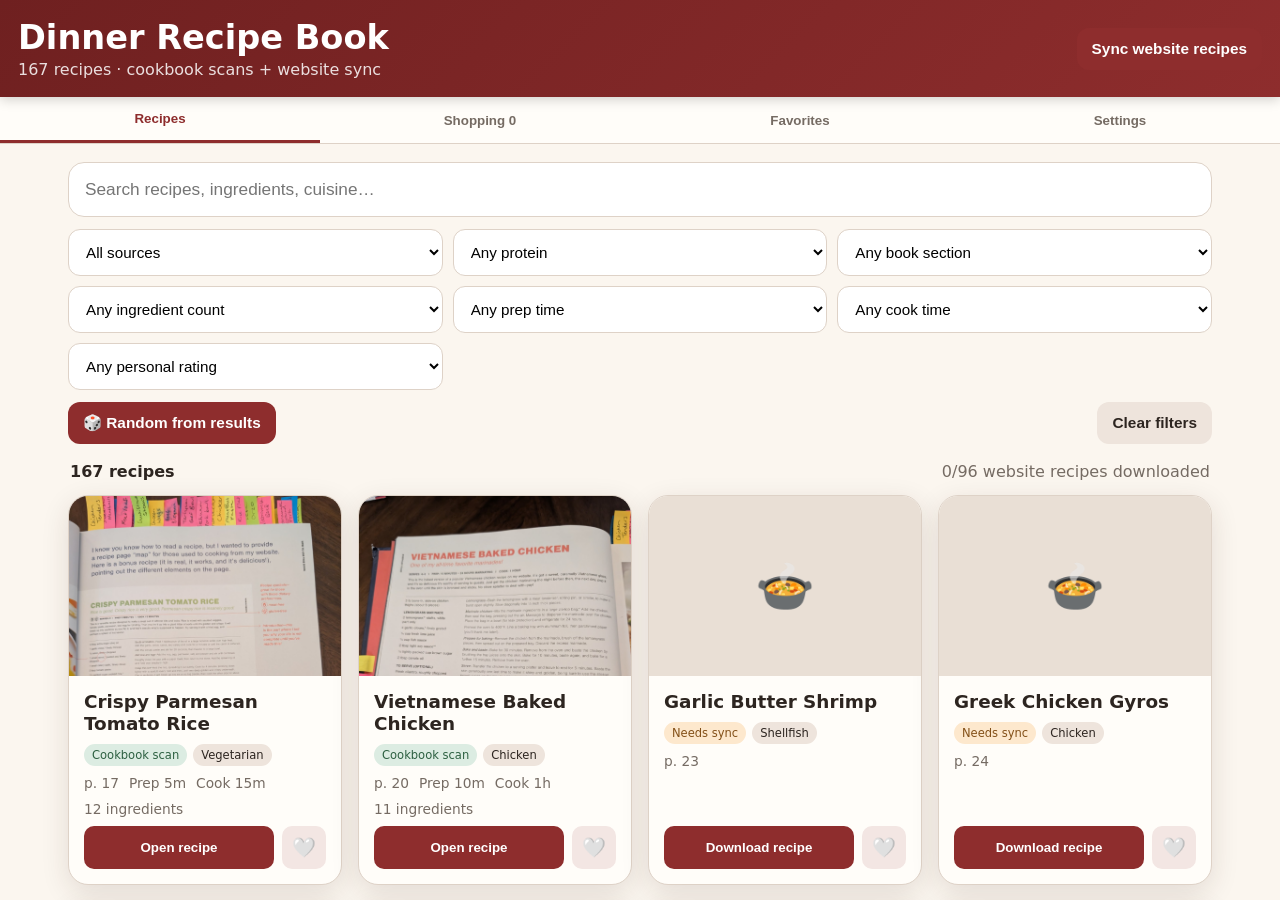
==== update.html @ 2634c126 "Add files via upload" ====
<!doctype html>
<html lang="en">
<head>
  <meta charset="utf-8">
  <meta name="viewport" content="width=device-width,initial-scale=1">
  <meta name="theme-color" content="#8e2d2d">
  <title>Refresh Dinner Recipe Book</title>
  <style>
    body{font-family:system-ui,-apple-system,sans-serif;margin:0;background:#fbf7f2;color:#2d2926;display:grid;min-height:100vh;place-items:center;padding:24px;box-sizing:border-box}
    main{max-width:520px;background:white;border:1px solid #ddd3c9;border-radius:22px;padding:28px;box-shadow:0 8px 28px rgba(0,0,0,.08)}
    h1{margin-top:0}.status{font-size:1.08rem;line-height:1.5}.small{color:#716a64;font-size:.92rem}
    button{border:0;border-radius:14px;padding:14px 18px;background:#982f31;color:white;font-weight:700;font-size:1rem}
  </style>
</head>
<body>
<main>
  <h1>Refreshing recipe app</h1>
  <p id="status" class="status">Removing the old offline cache…</p>
  <p class="small">Favorites, ratings, notes, shopping selections and downloaded recipe data are kept. Only the outdated app files are removed.</p>
  <button id="retry" hidden>Try again</button>
</main>
<script>
(async () => {
  const status = document.getElementById('status');
  const retry = document.getElementById('retry');
  try {
    if ('serviceWorker' in navigator) {
      const registrations = await navigator.serviceWorker.getRegistrations();
      await Promise.all(registrations.map(registration => registration.unregister()));
    }
    if ('caches' in window) {
      const names = await caches.keys();
      await Promise.all(names.map(name => caches.delete(name)));
    }
    status.textContent = 'Old cache removed. Loading the updated app…';
    setTimeout(() => location.replace('./?refresh=' + Date.now()), 700);
  } catch (error) {
    console.error(error);
    status.textContent = 'The automatic refresh did not finish. Tap Try again.';
    retry.hidden = false;
    retry.onclick = () => location.reload();
  }
})();
</script>
</body>
</html>
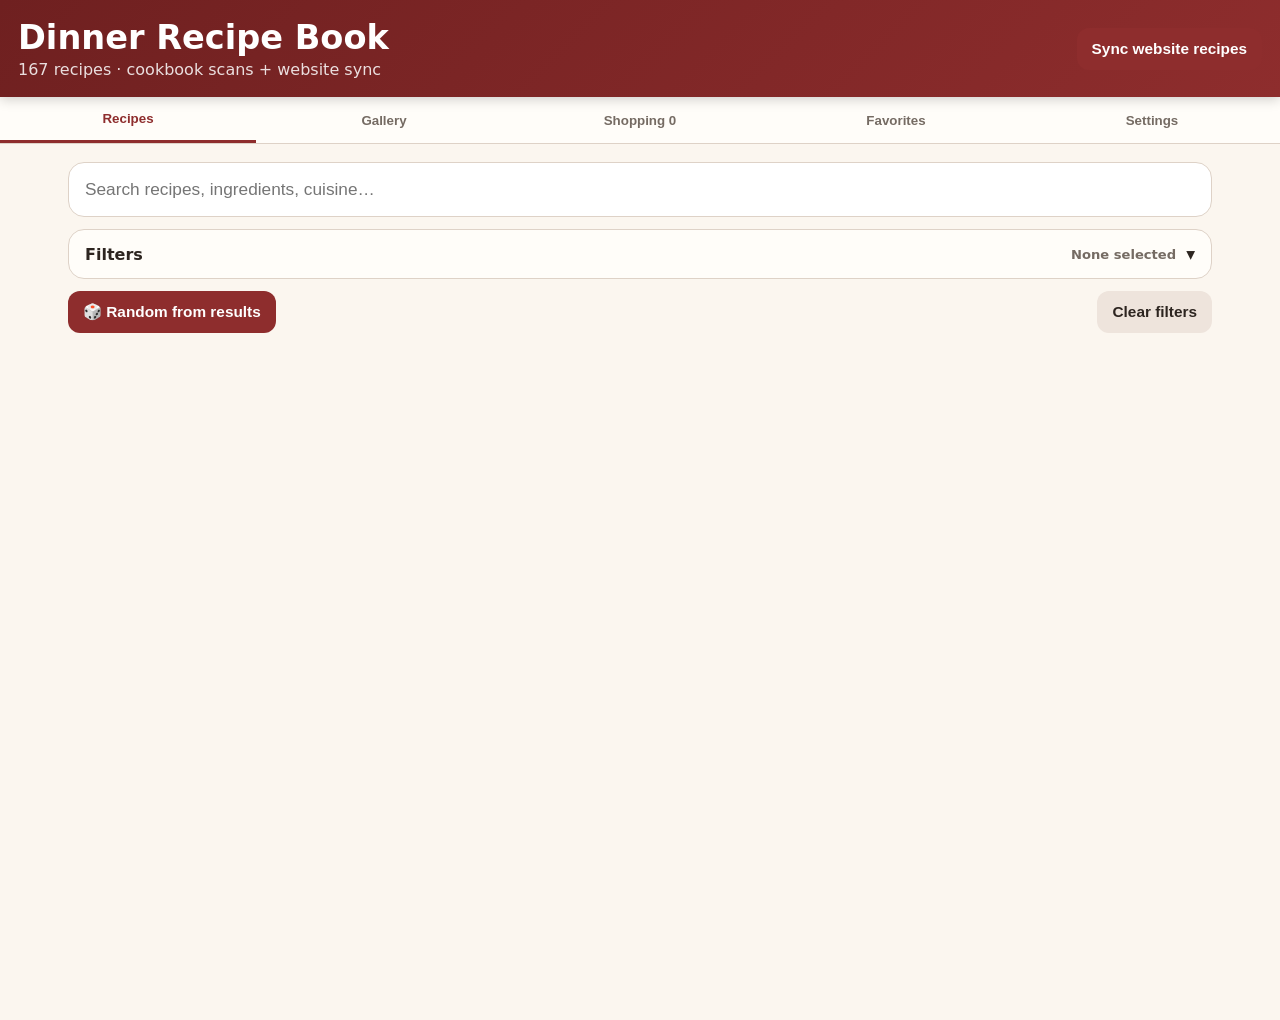
==== commit 92dcaa67: "Add files via upload" ====
--- a/update.html
+++ b/update.html
@@ -4,43 +4,34 @@
   <meta charset="utf-8">
   <meta name="viewport" content="width=device-width,initial-scale=1">
   <meta name="theme-color" content="#8e2d2d">
-  <title>Refresh Dinner Recipe Book</title>
+  <title>Updating Dinner Recipe Book</title>
   <style>
-    body{font-family:system-ui,-apple-system,sans-serif;margin:0;background:#fbf7f2;color:#2d2926;display:grid;min-height:100vh;place-items:center;padding:24px;box-sizing:border-box}
-    main{max-width:520px;background:white;border:1px solid #ddd3c9;border-radius:22px;padding:28px;box-shadow:0 8px 28px rgba(0,0,0,.08)}
-    h1{margin-top:0}.status{font-size:1.08rem;line-height:1.5}.small{color:#716a64;font-size:.92rem}
-    button{border:0;border-radius:14px;padding:14px 18px;background:#982f31;color:white;font-weight:700;font-size:1rem}
+    body{font-family:system-ui,-apple-system,Segoe UI,sans-serif;background:#fbf6ef;color:#2d2520;margin:0;min-height:100vh;display:grid;place-items:center;padding:24px}.card{max-width:520px;background:#fff;border:1px solid #ded2c7;border-radius:18px;padding:24px;box-shadow:0 8px 28px rgba(54,36,25,.12)}h1{margin-top:0;color:#8e2d2d}.bar{height:12px;background:#eee4dc;border-radius:999px;overflow:hidden}.bar:after{content:'';display:block;height:100%;width:45%;background:#8e2d2d;border-radius:999px;animation:move 1s infinite alternate}@keyframes move{to{transform:translateX(120%)}}.error{color:#7a1f1f}
   </style>
 </head>
 <body>
-<main>
-  <h1>Refreshing recipe app</h1>
-  <p id="status" class="status">Removing the old offline cache…</p>
-  <p class="small">Favorites, ratings, notes, shopping selections and downloaded recipe data are kept. Only the outdated app files are removed.</p>
-  <button id="retry" hidden>Try again</button>
-</main>
-<script>
-(async () => {
-  const status = document.getElementById('status');
-  const retry = document.getElementById('retry');
-  try {
-    if ('serviceWorker' in navigator) {
-      const registrations = await navigator.serviceWorker.getRegistrations();
-      await Promise.all(registrations.map(registration => registration.unregister()));
-    }
-    if ('caches' in window) {
-      const names = await caches.keys();
-      await Promise.all(names.map(name => caches.delete(name)));
-    }
-    status.textContent = 'Old cache removed. Loading the updated app…';
-    setTimeout(() => location.replace('./?refresh=' + Date.now()), 700);
-  } catch (error) {
-    console.error(error);
-    status.textContent = 'The automatic refresh did not finish. Tap Try again.';
-    retry.hidden = false;
-    retry.onclick = () => location.reload();
-  }
-})();
-</script>
+  <div class="card">
+    <h1>Updating recipe book…</h1>
+    <p id="status">Removing the old cached app files. Your saved recipes, favourites, notes and photos will remain.</p>
+    <div class="bar" aria-hidden="true"></div>
+  </div>
+  <script>
+    (async()=>{
+      try{
+        if('serviceWorker' in navigator){
+          const registrations=await navigator.serviceWorker.getRegistrations();
+          await Promise.all(registrations.map(registration=>registration.unregister()));
+        }
+        if('caches' in window){
+          const names=await caches.keys();
+          await Promise.all(names.map(name=>caches.delete(name)));
+        }
+        document.getElementById('status').textContent='Update complete. Reopening the recipe book…';
+        setTimeout(()=>location.replace('./?updated=8'),700);
+      }catch(error){
+        document.getElementById('status').innerHTML='<span class="error">The automatic cache reset failed. Close this tab, reopen Chrome and load the main recipe page again.</span>';
+      }
+    })();
+  </script>
 </body>
 </html>
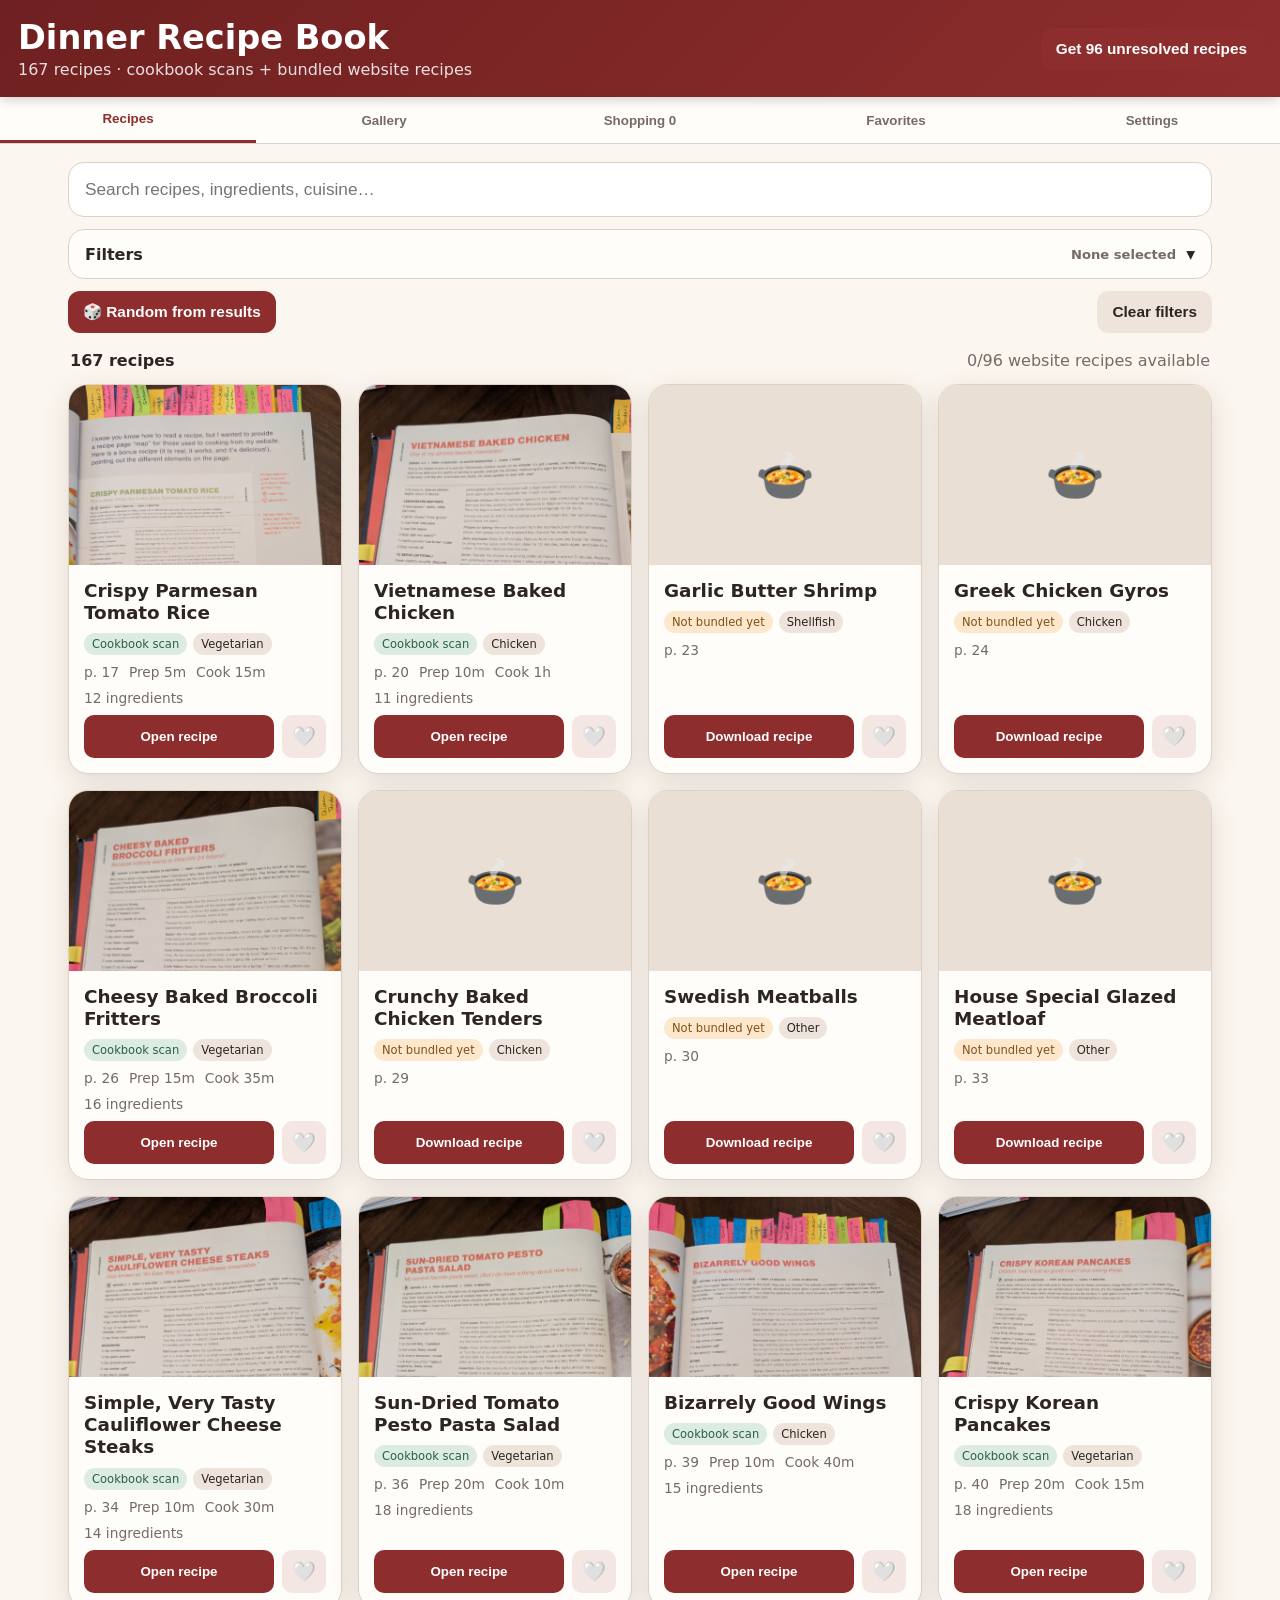
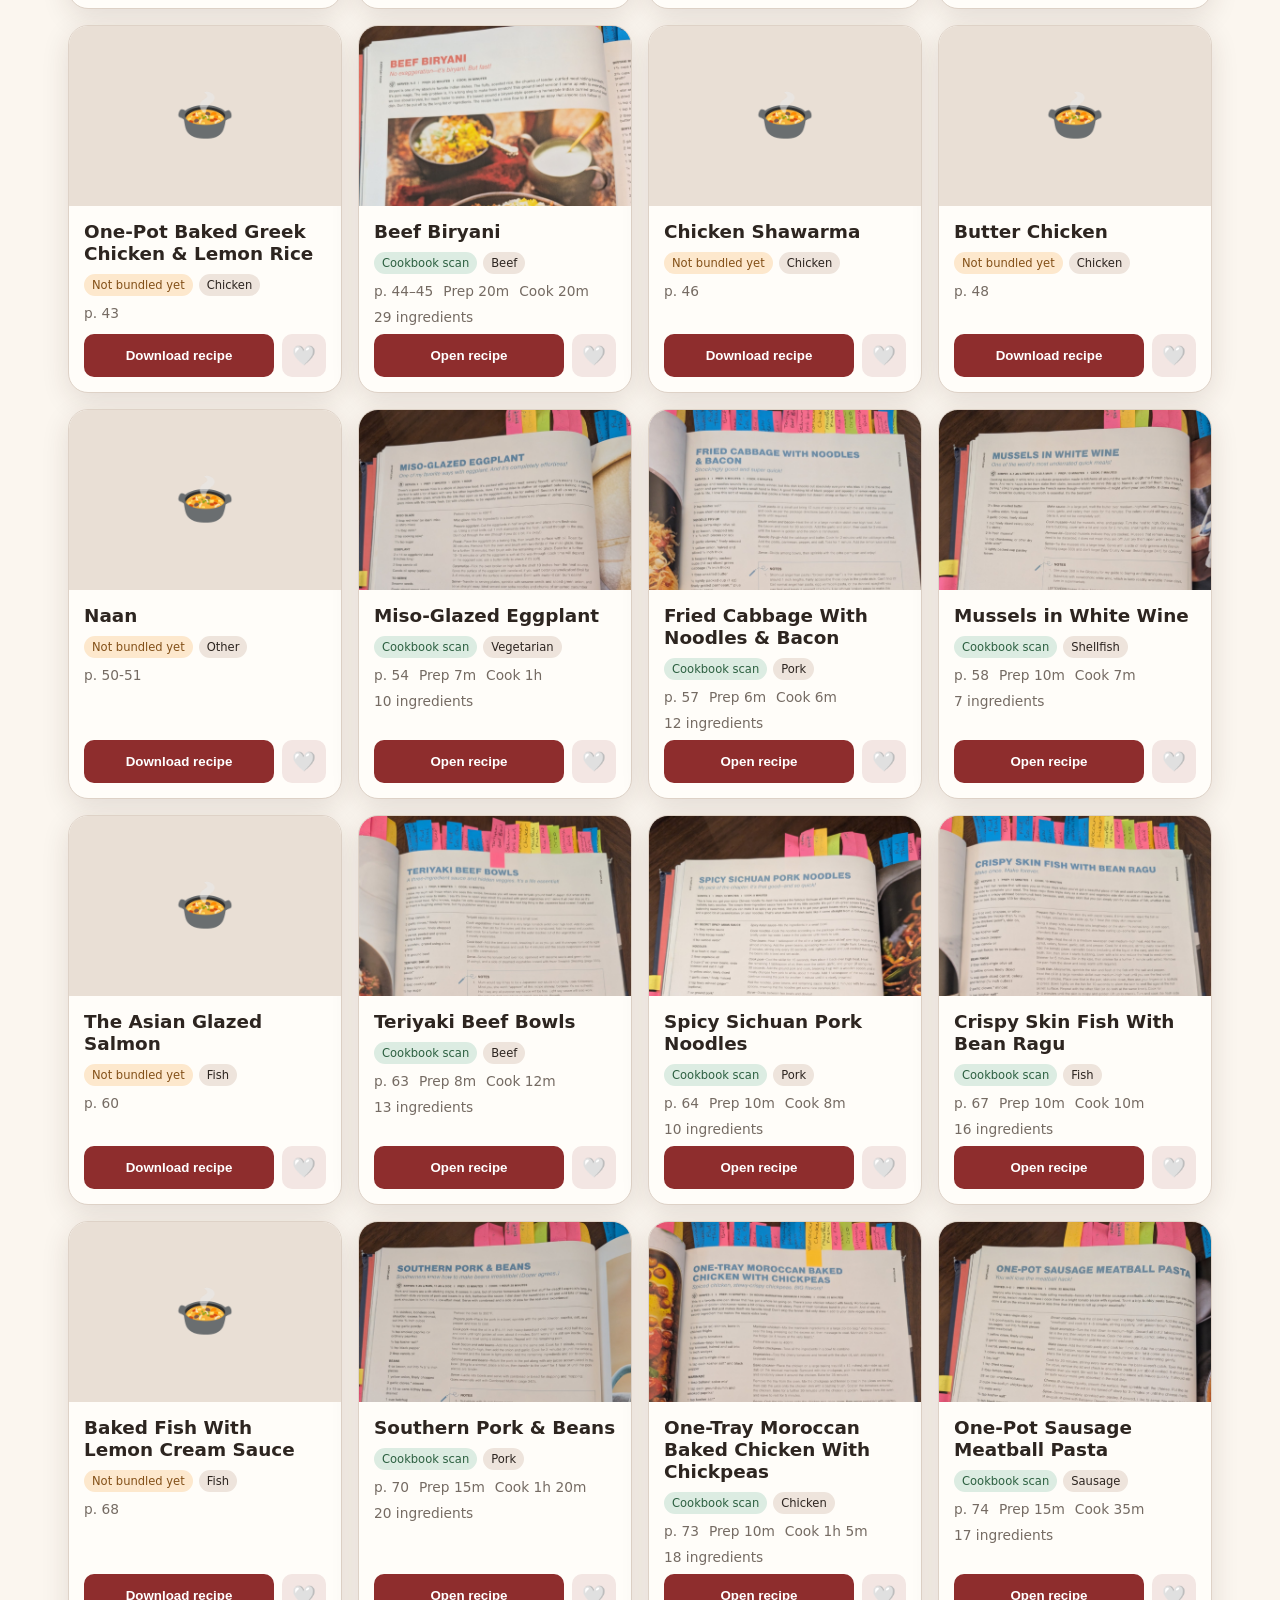
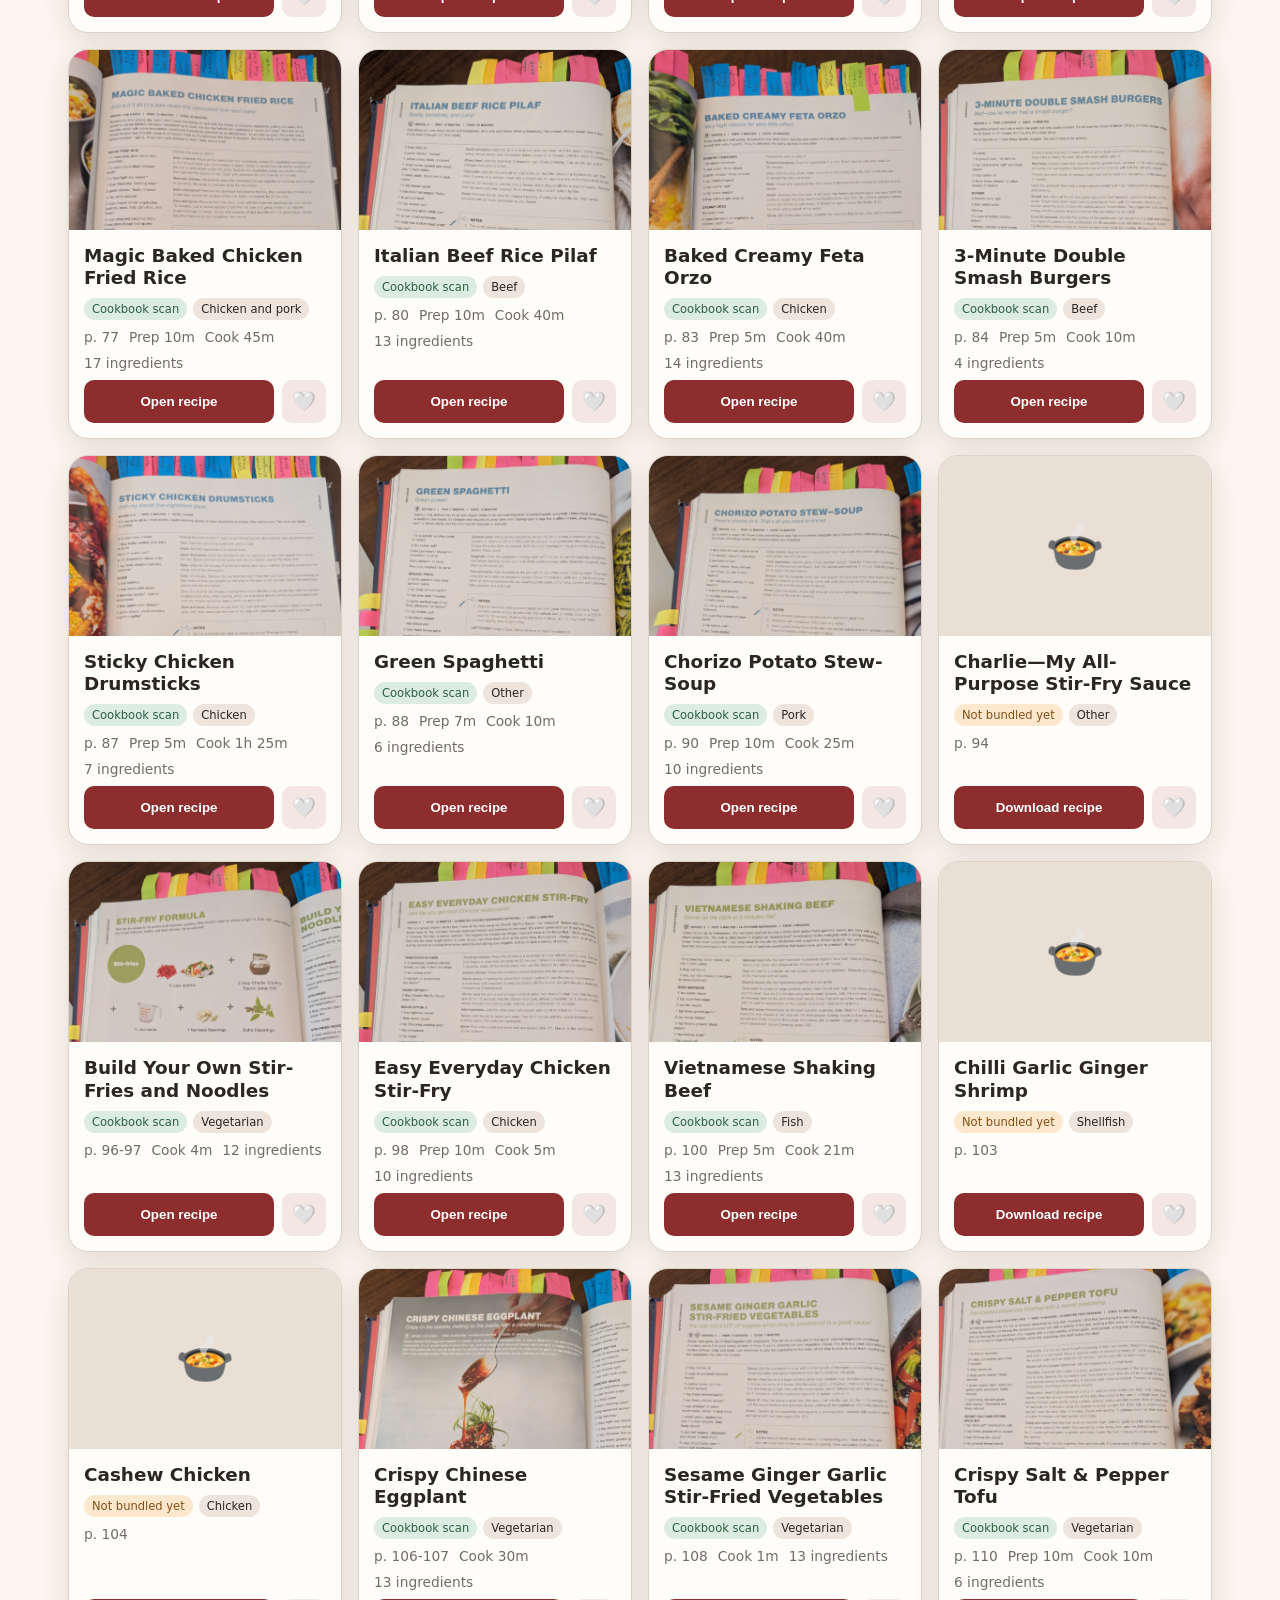
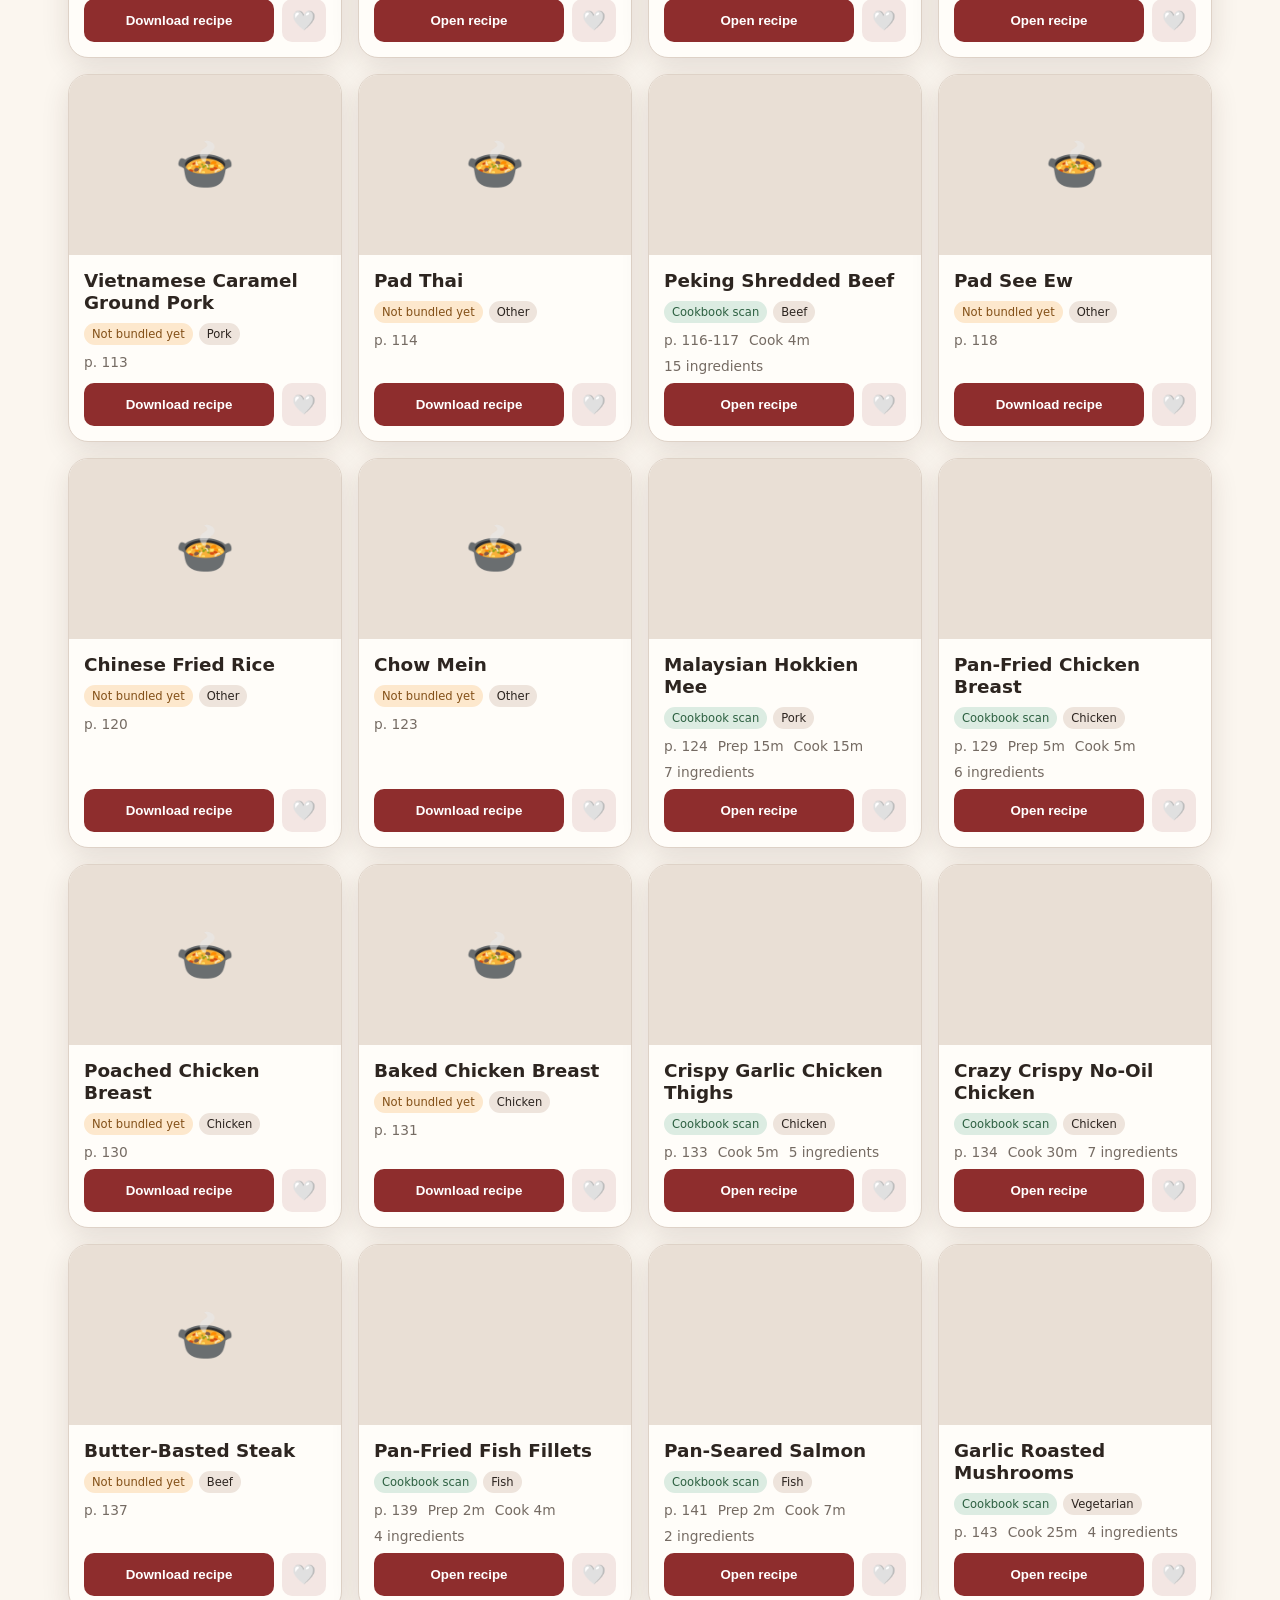
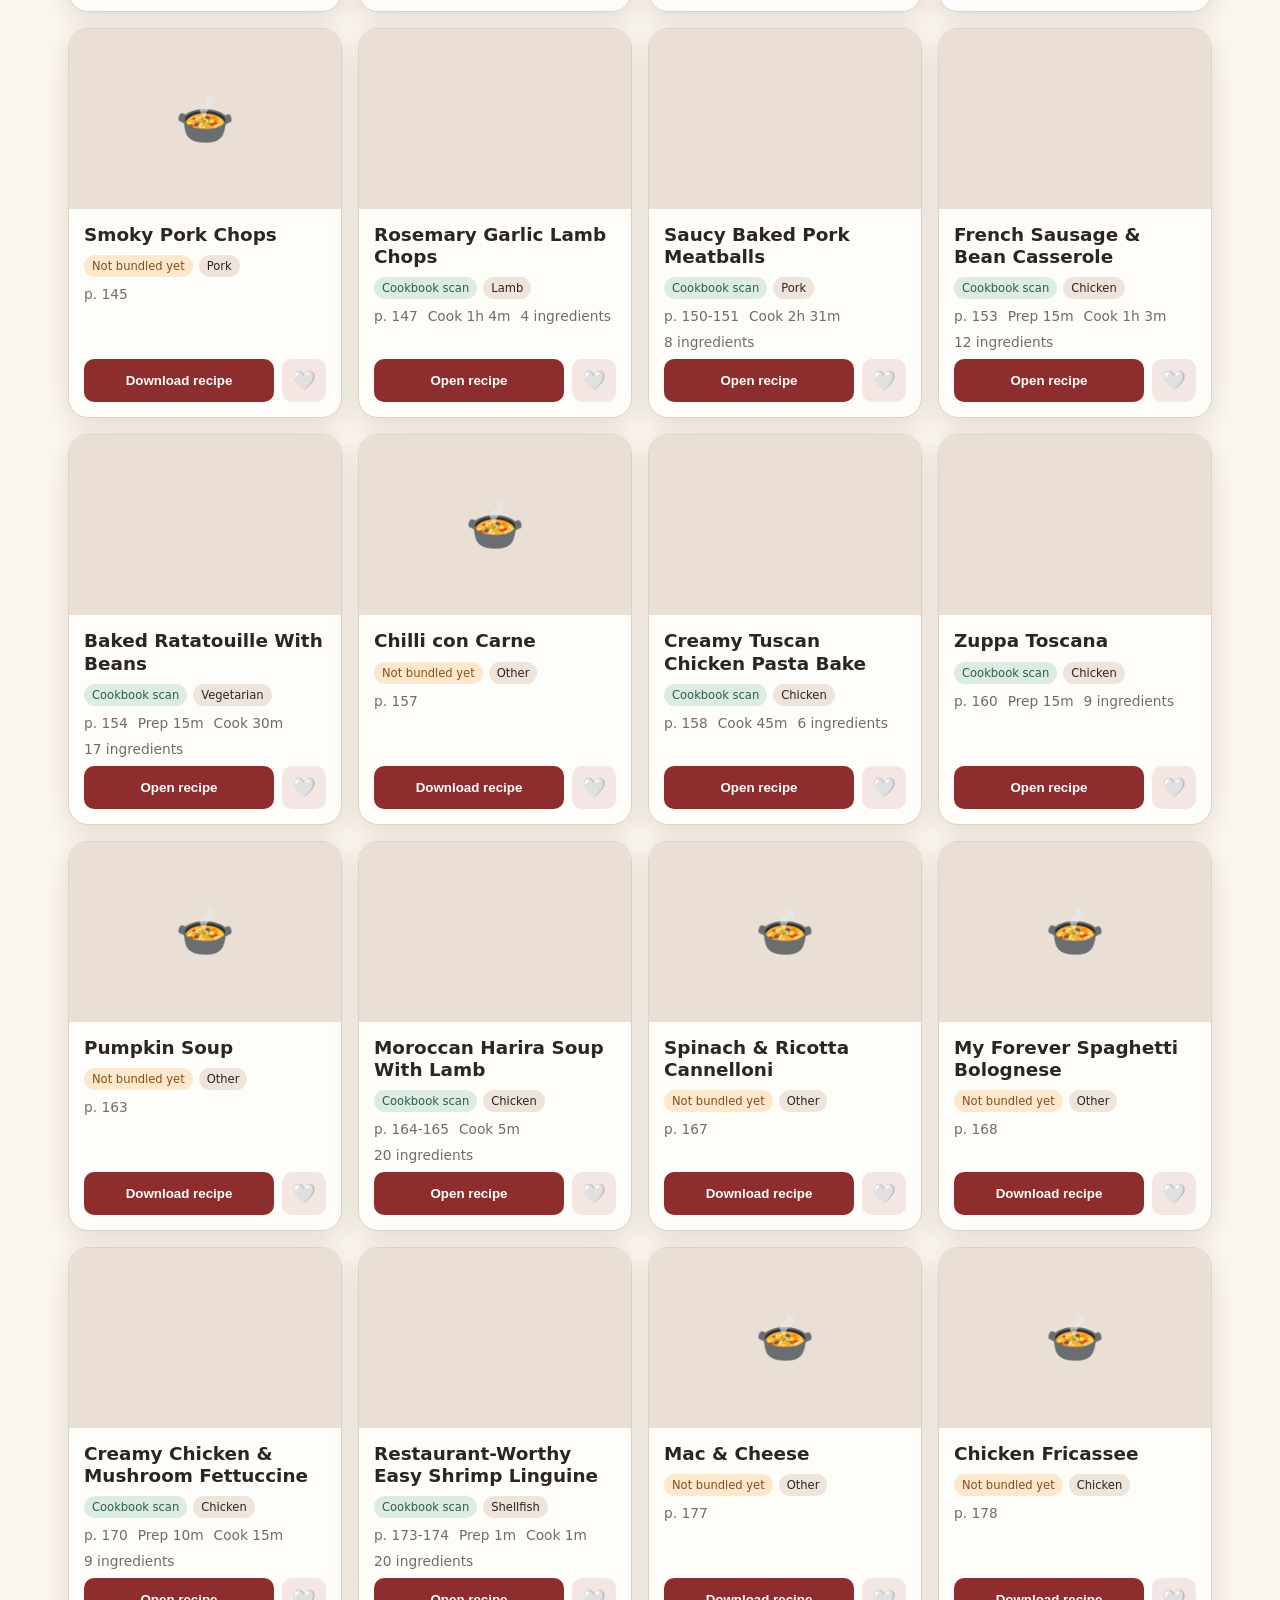
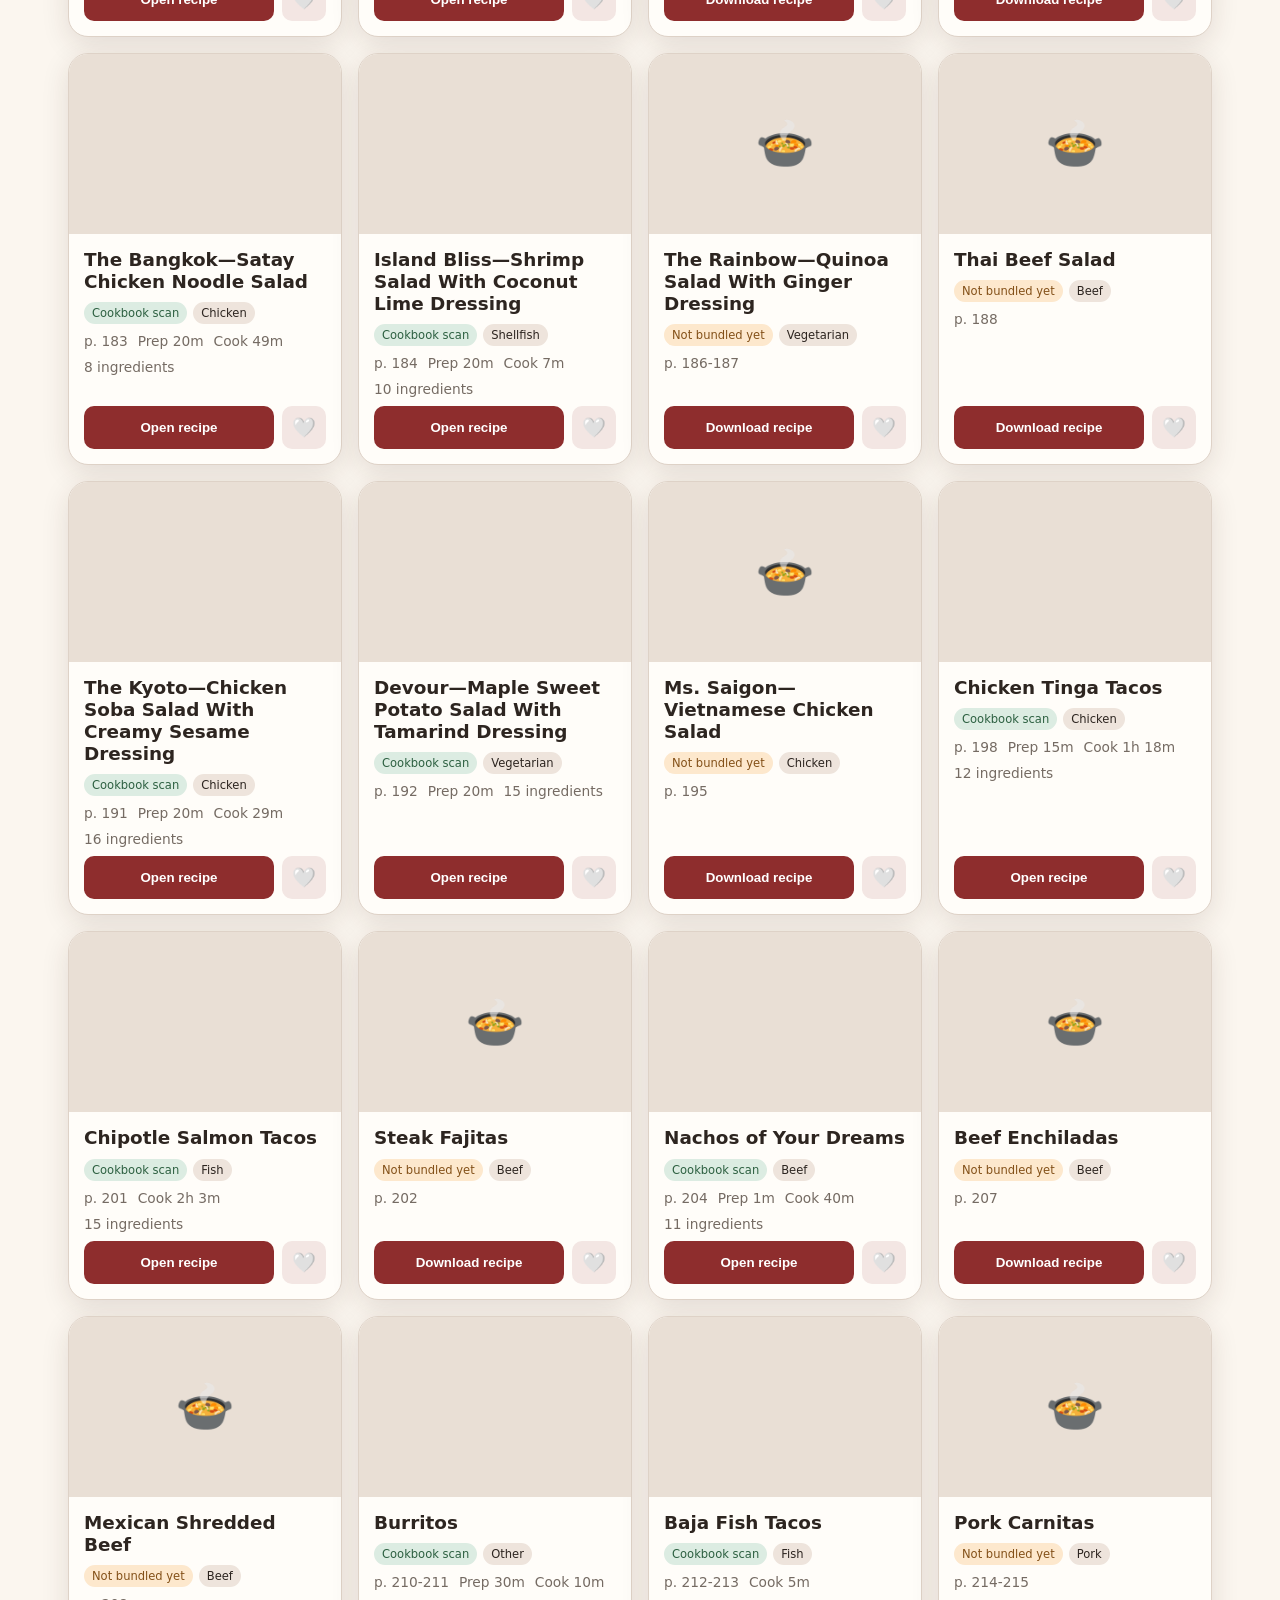
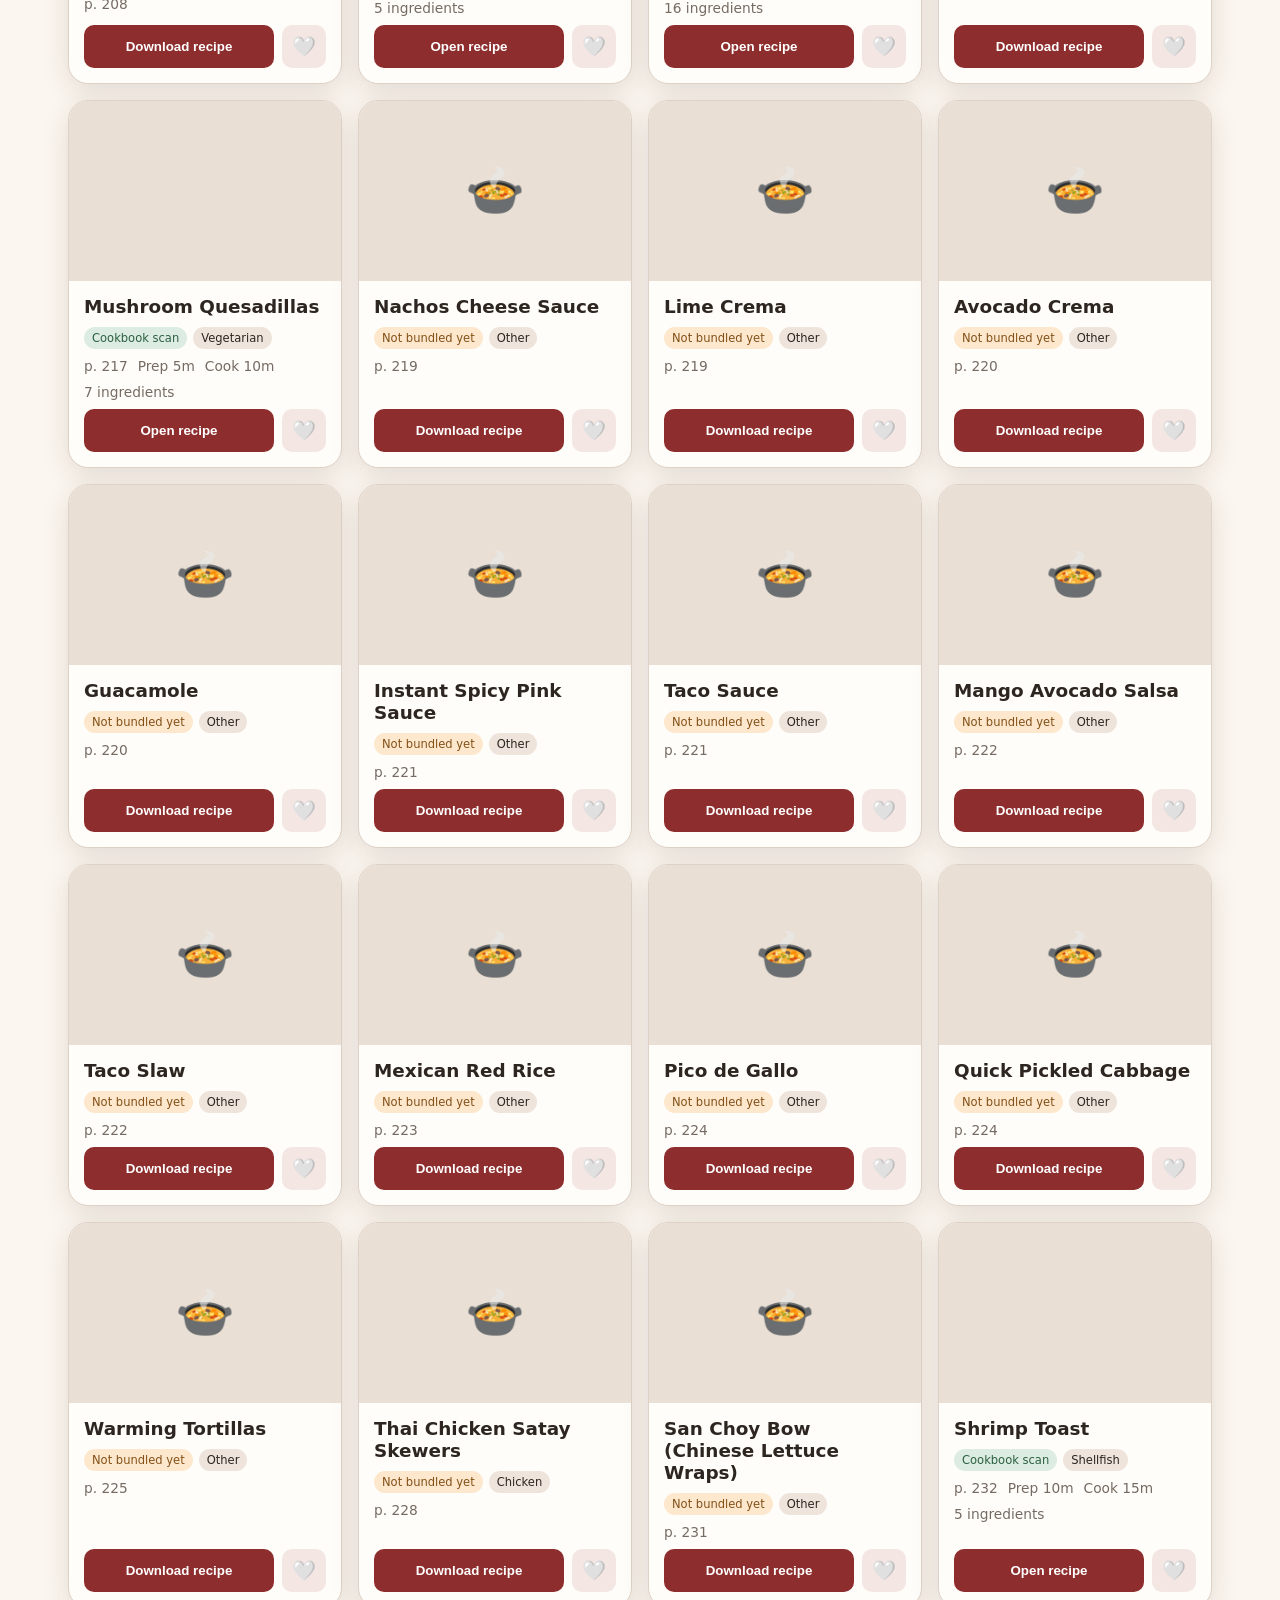
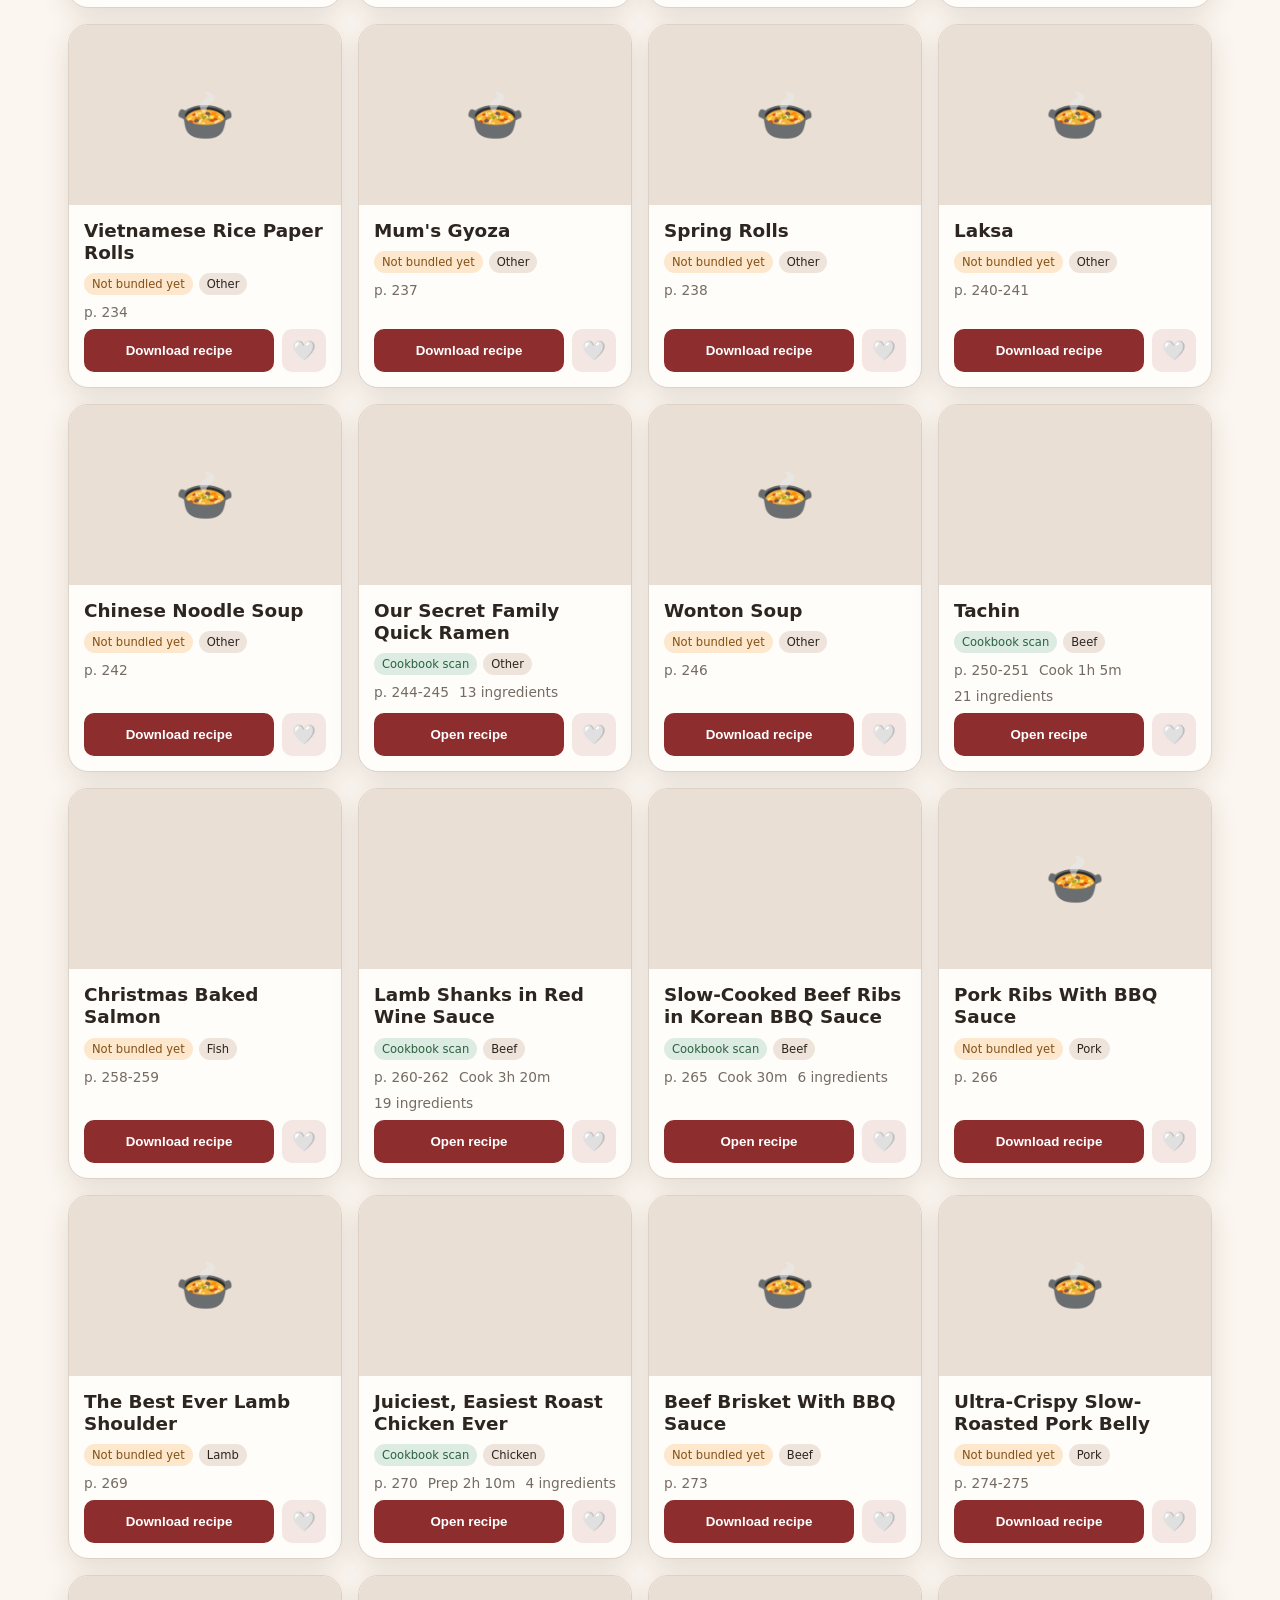
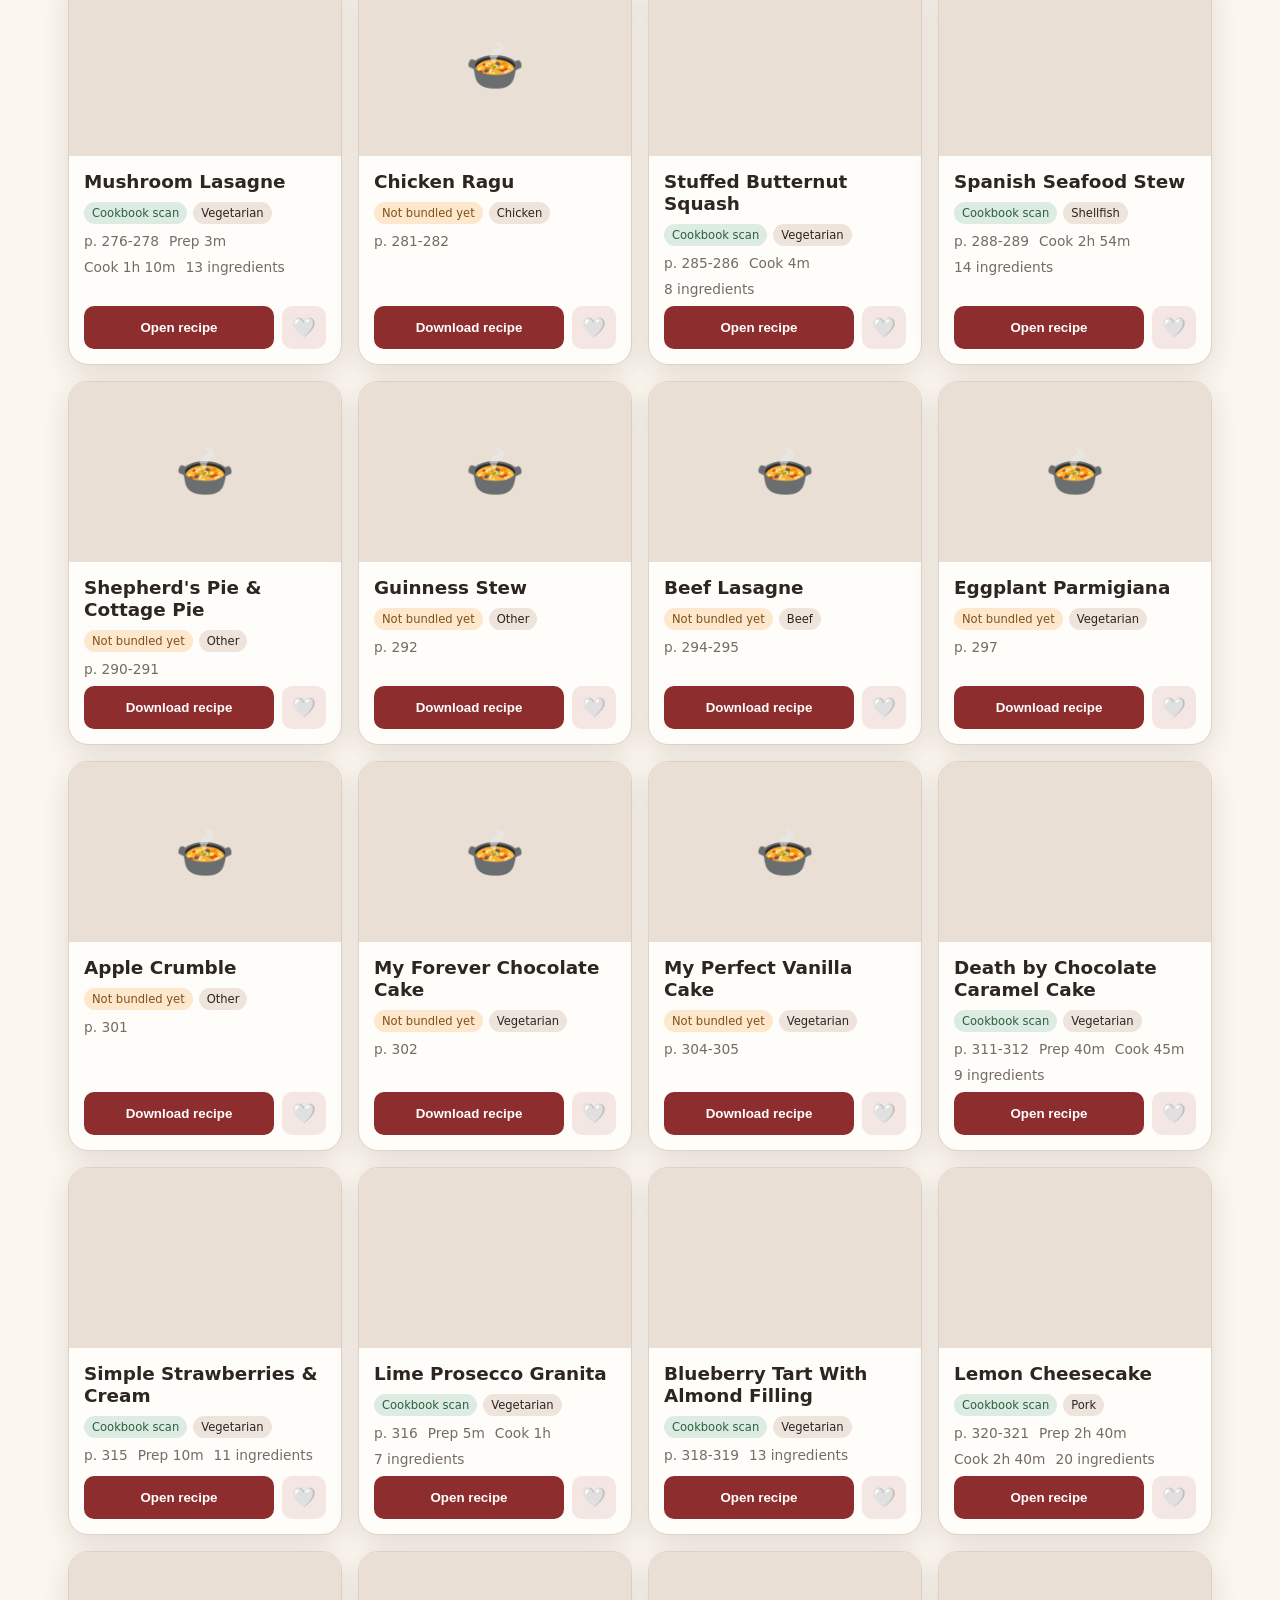
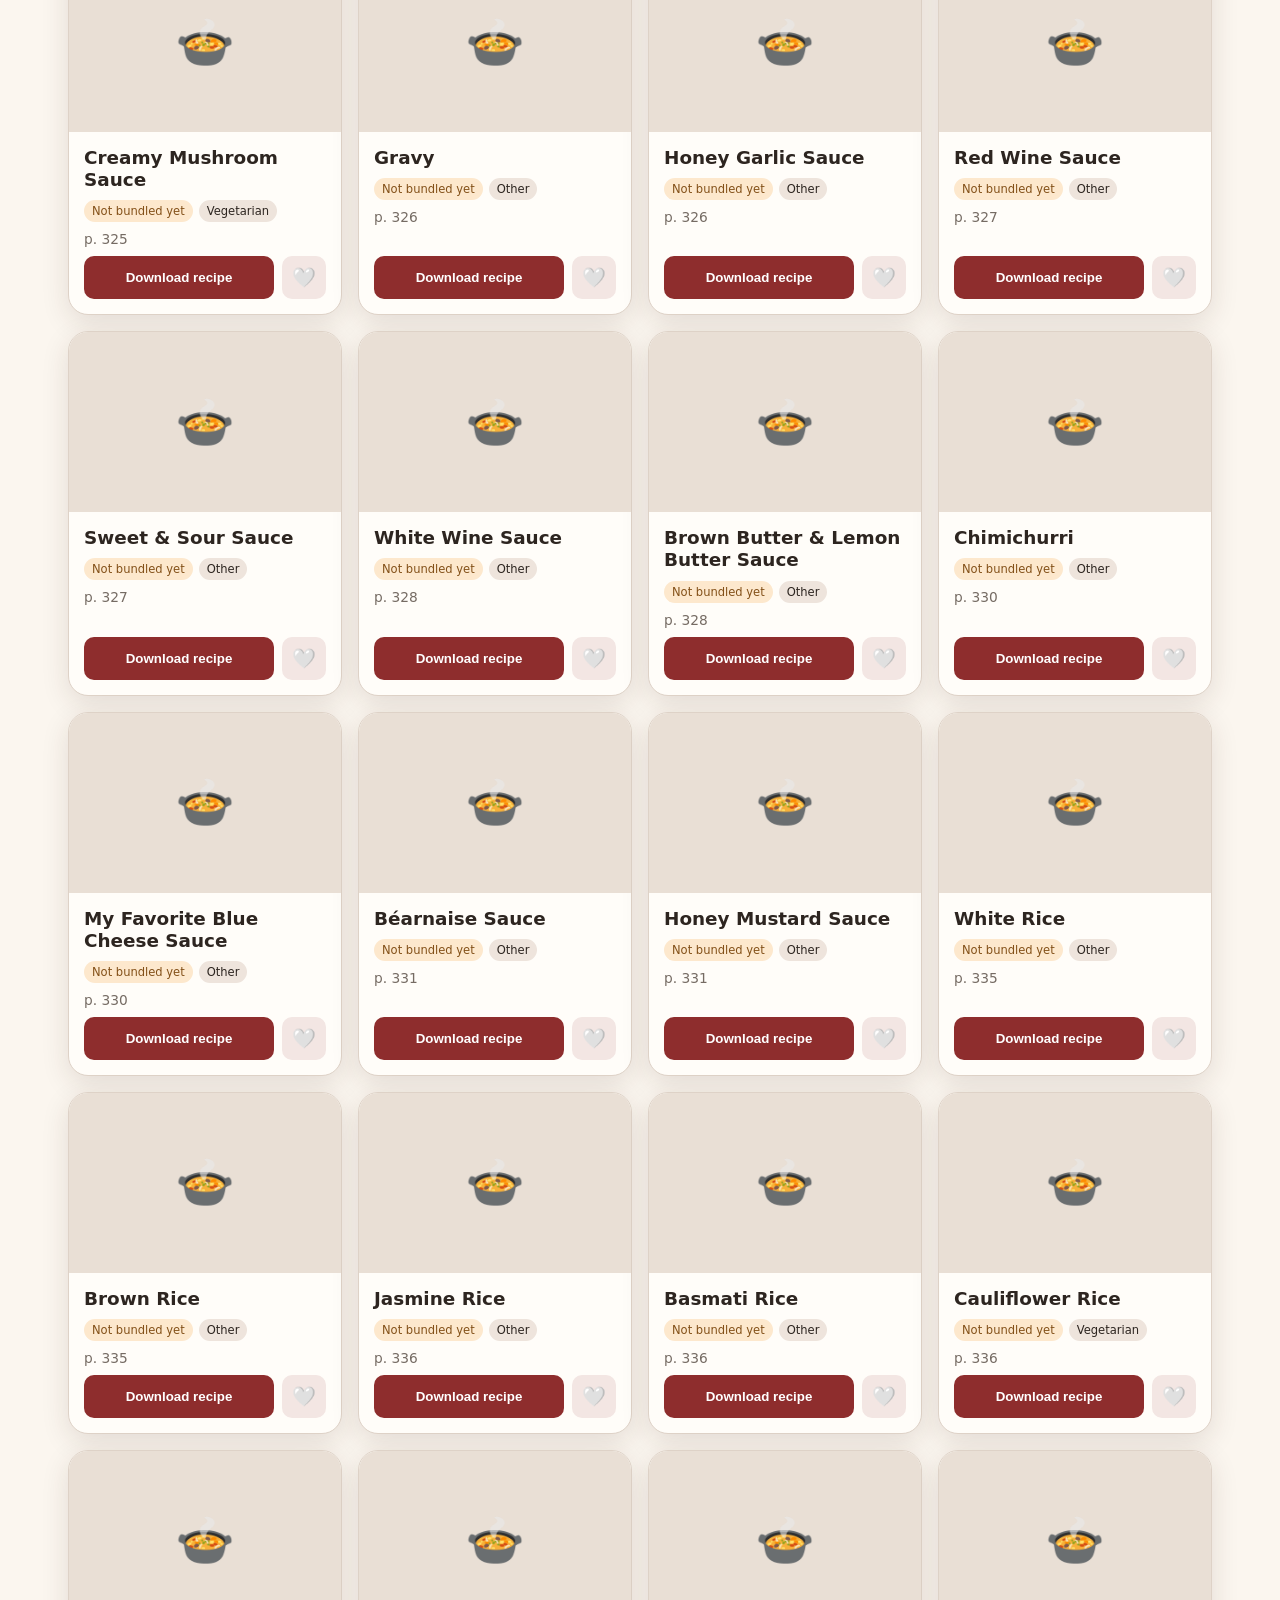
==== commit a73b84ea: "Add files via upload" ====
--- a/update.html
+++ b/update.html
@@ -27,7 +27,7 @@
           await Promise.all(names.map(name=>caches.delete(name)));
         }
         document.getElementById('status').textContent='Update complete. Reopening the recipe book…';
-        setTimeout(()=>location.replace('./?updated=8'),700);
+        setTimeout(()=>location.replace('./?updated=9'),700);
       }catch(error){
         document.getElementById('status').innerHTML='<span class="error">The automatic cache reset failed. Close this tab, reopen Chrome and load the main recipe page again.</span>';
       }
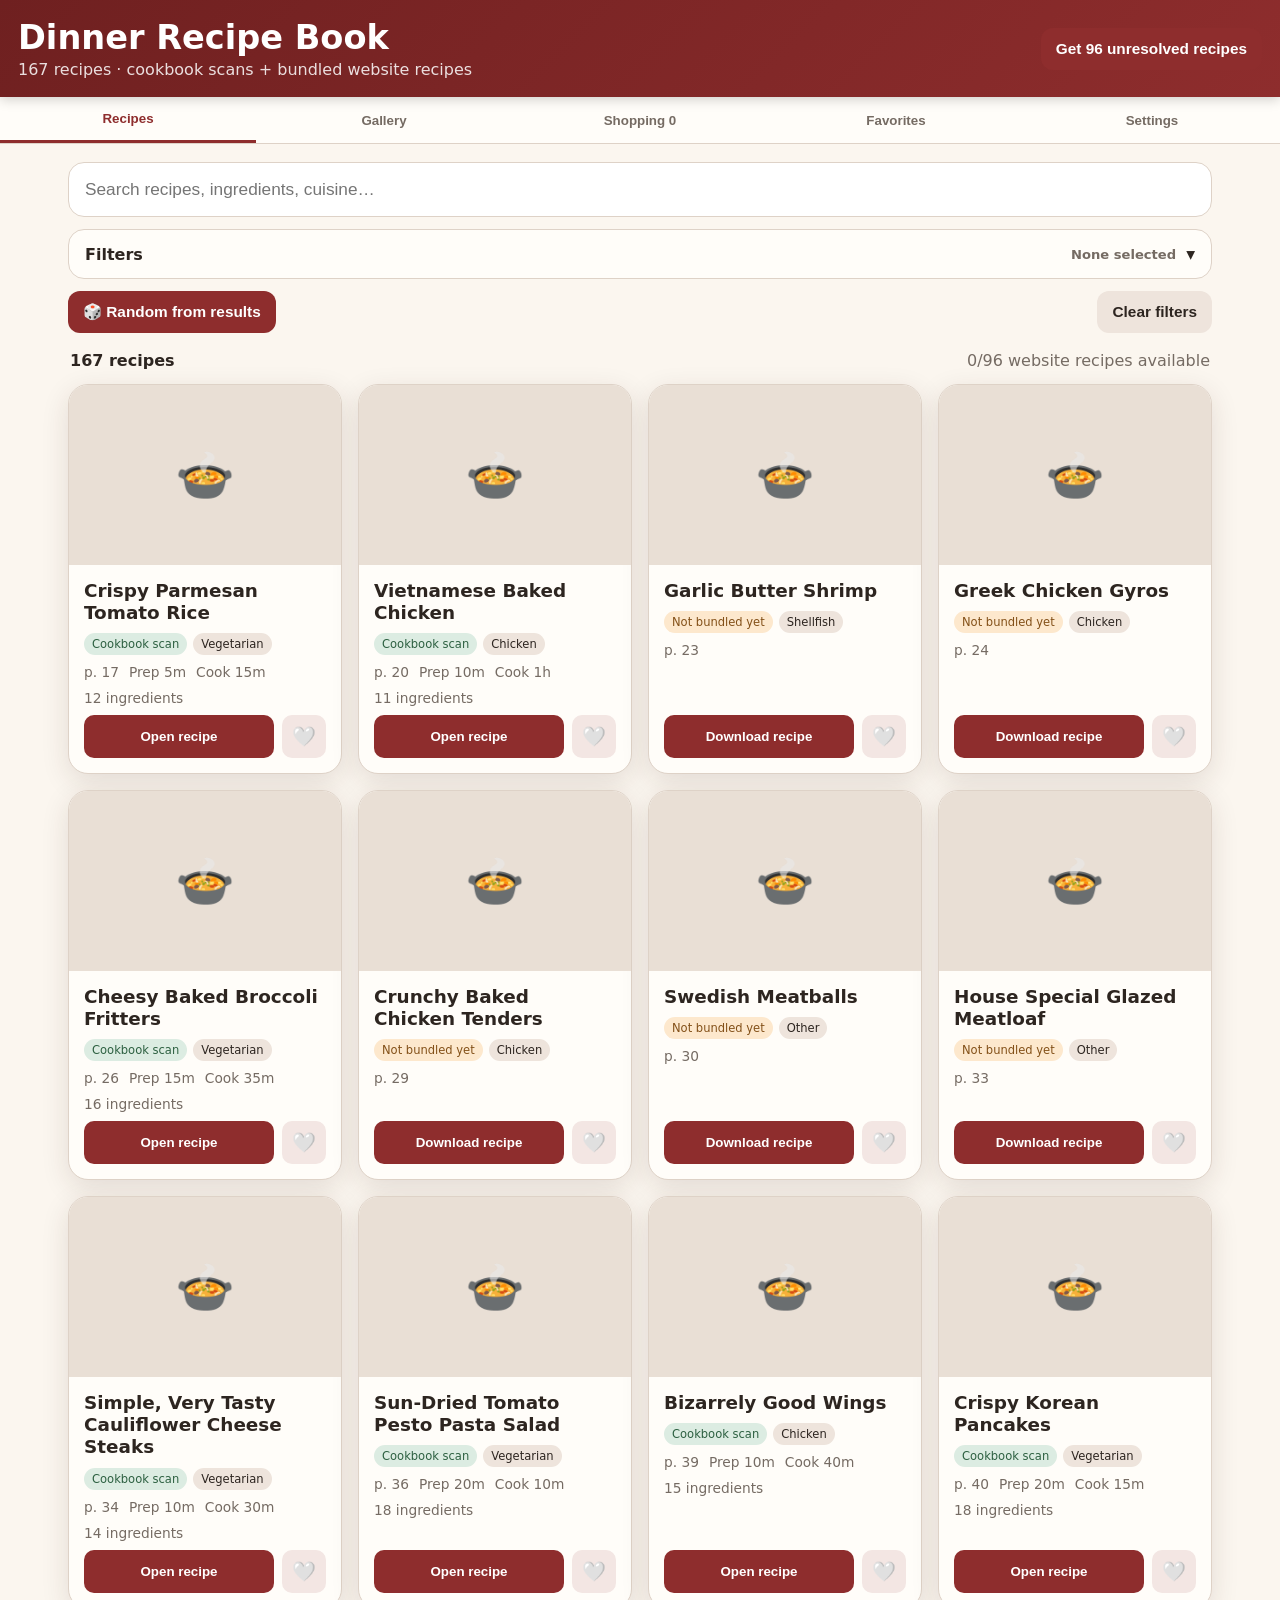
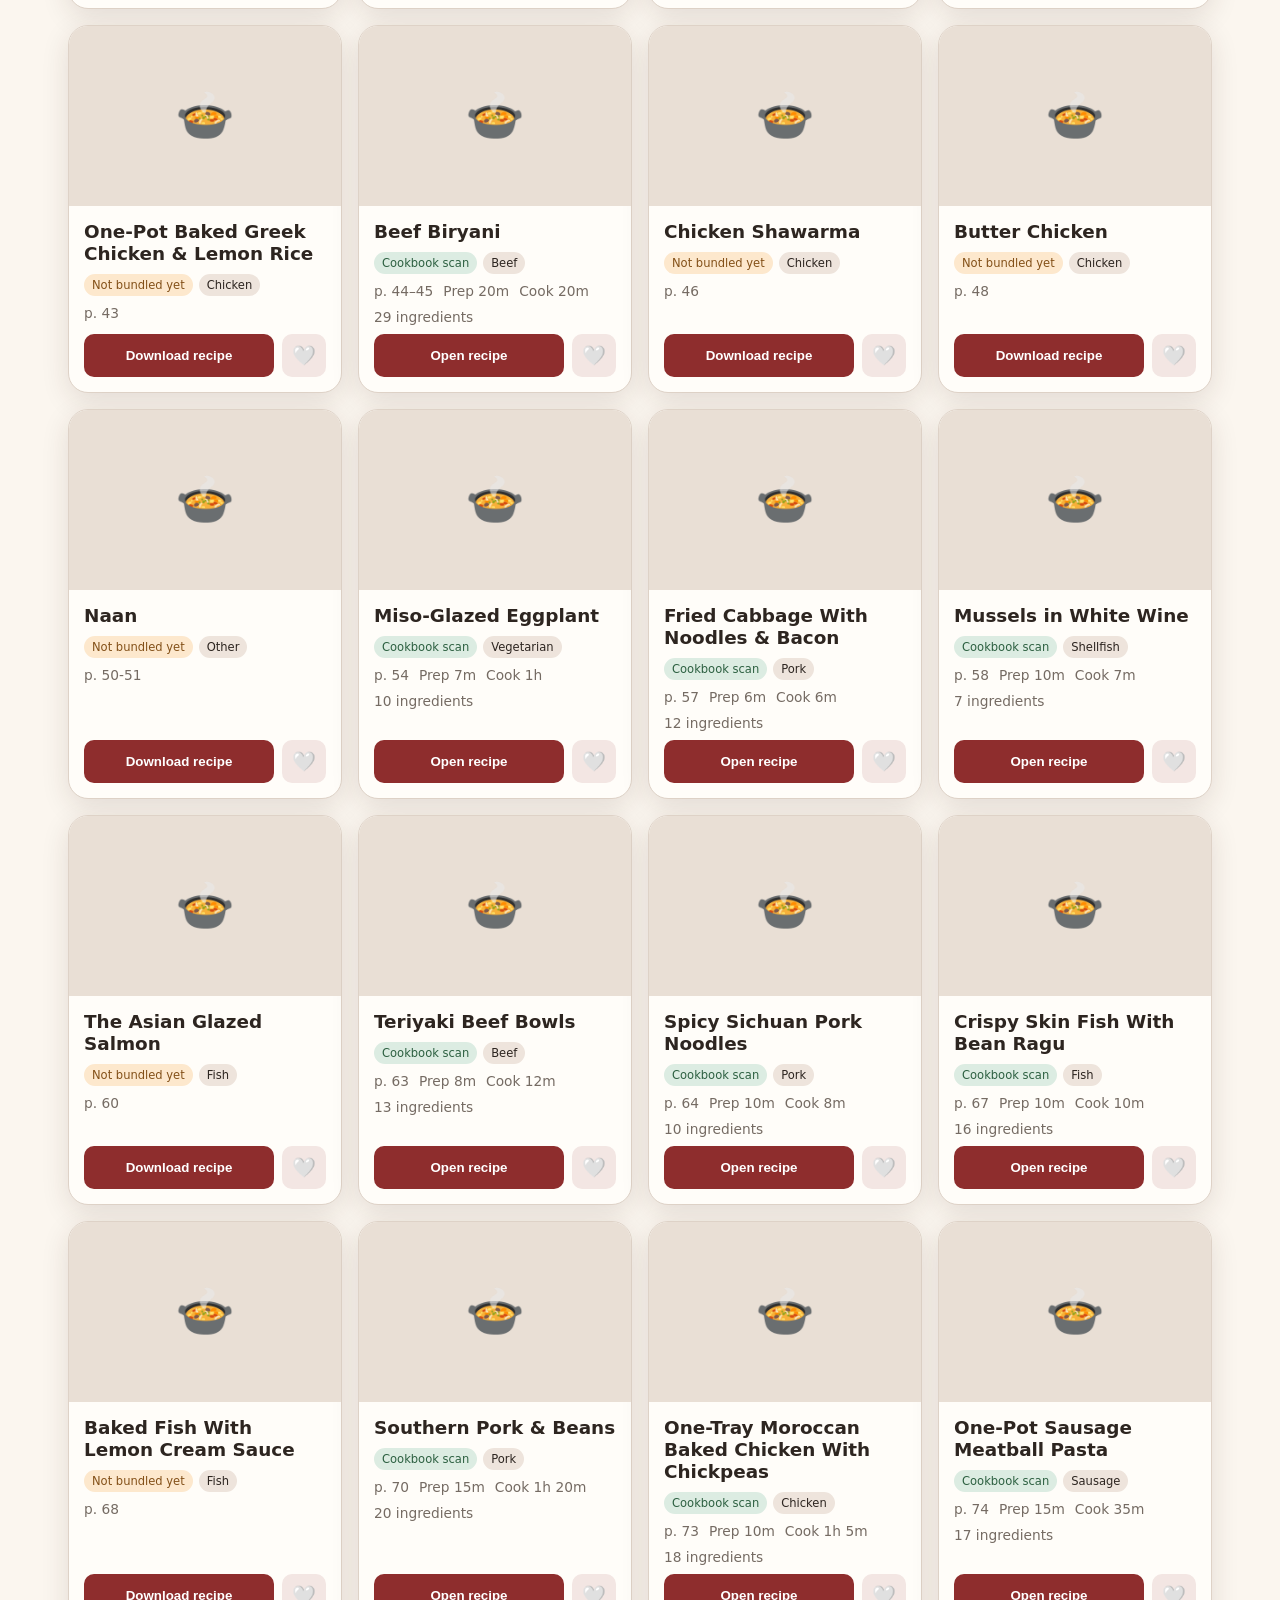
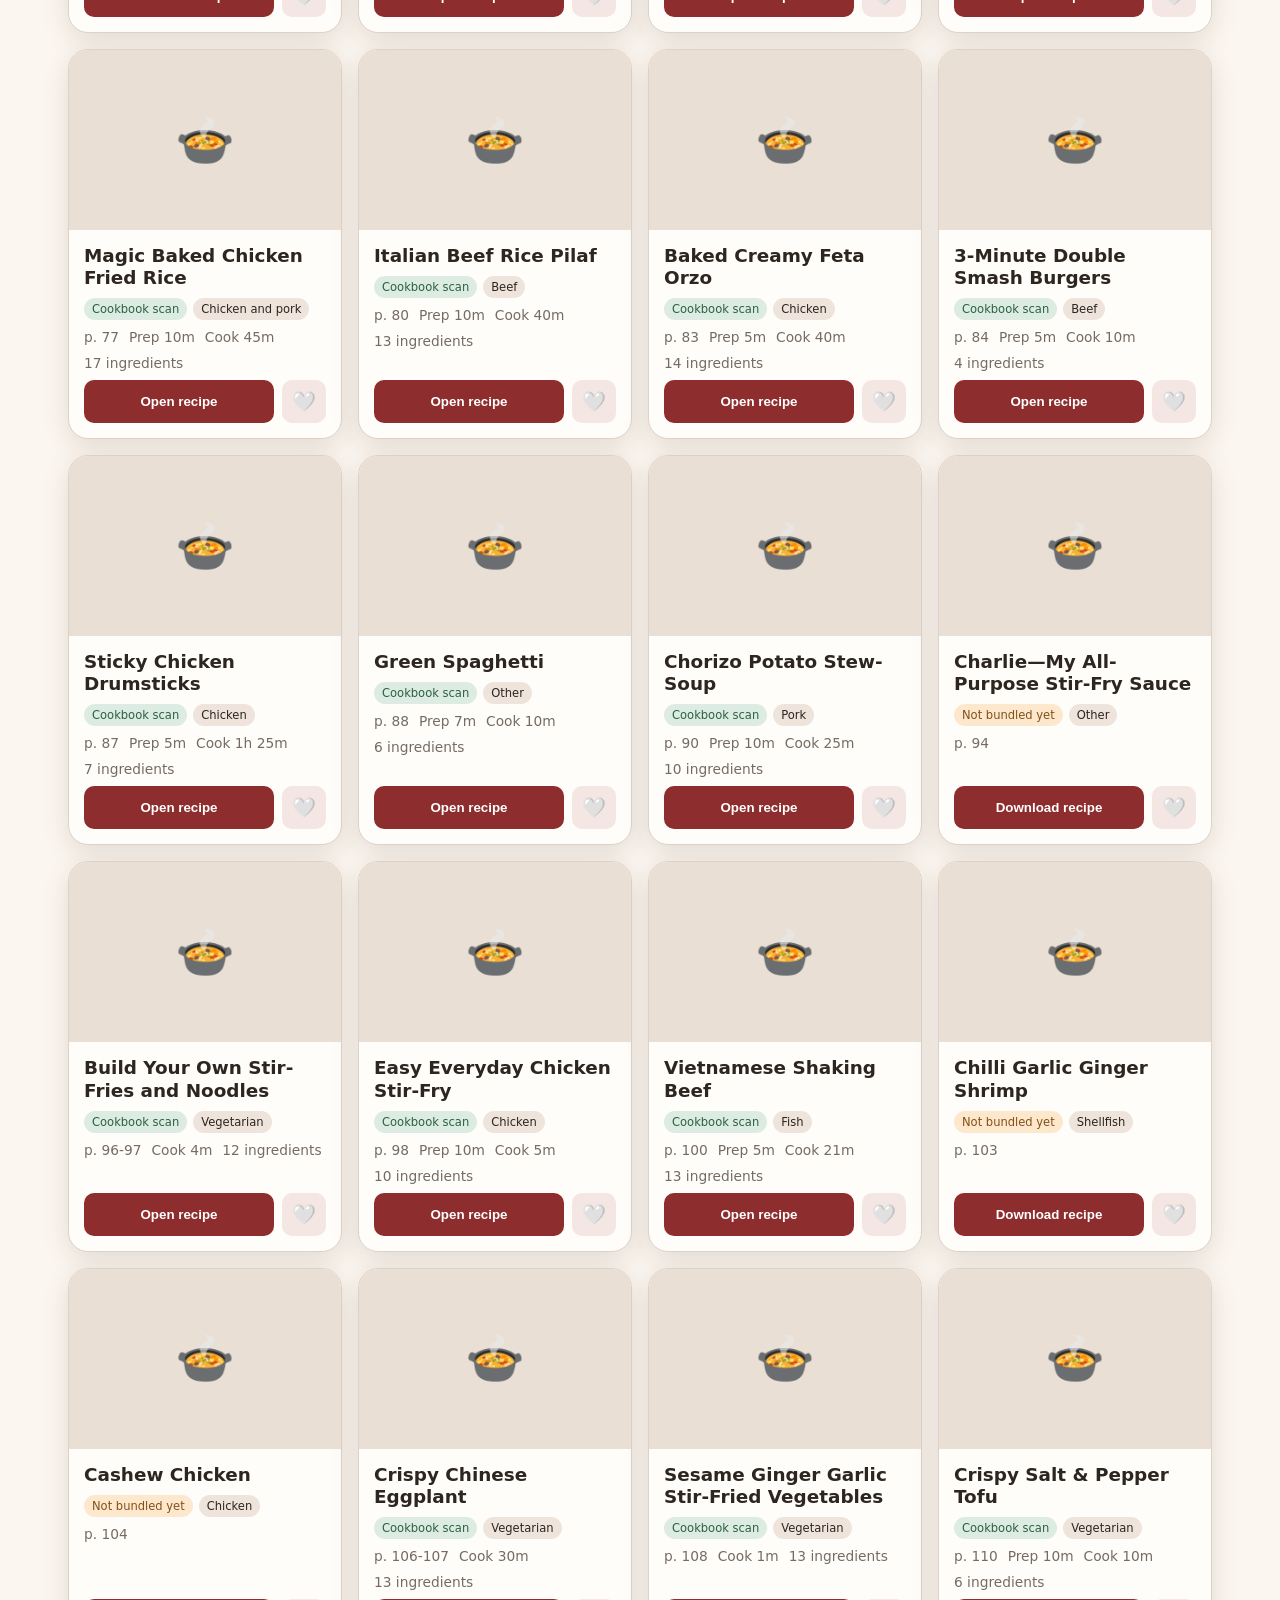
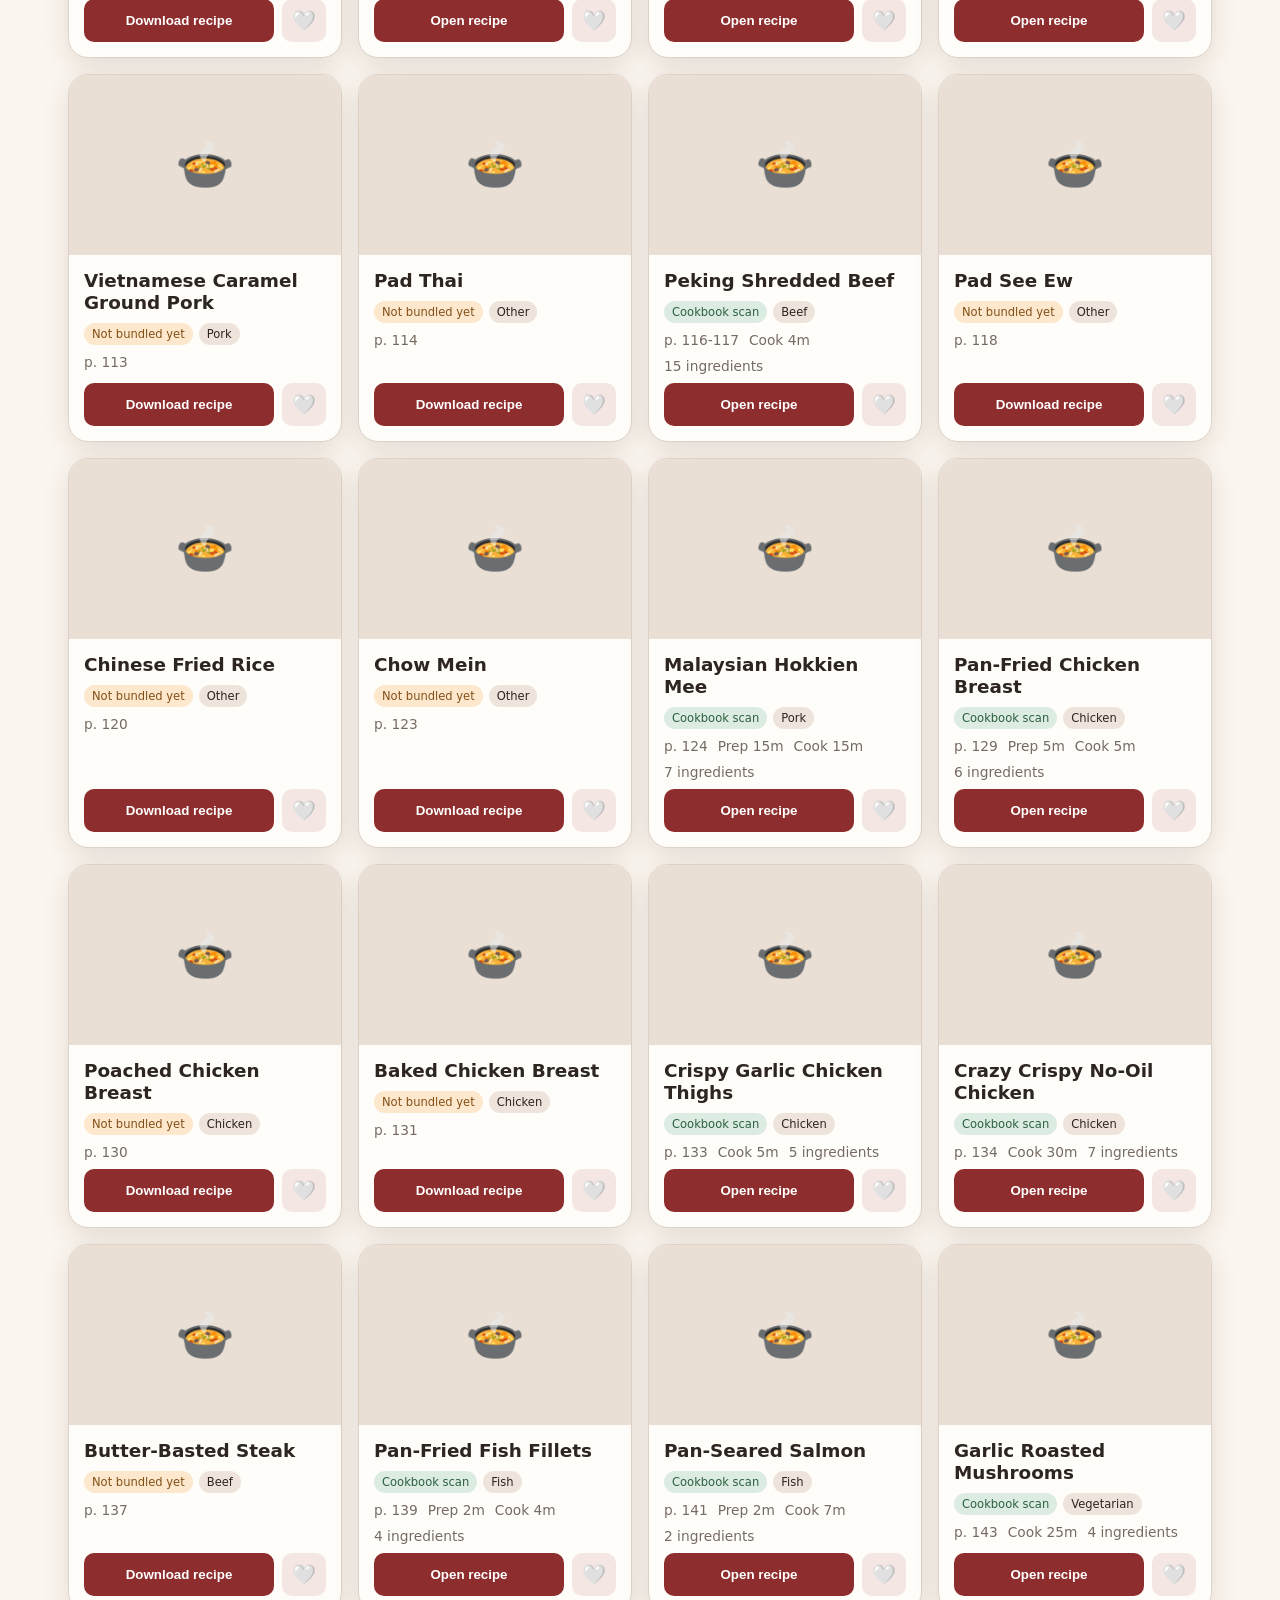
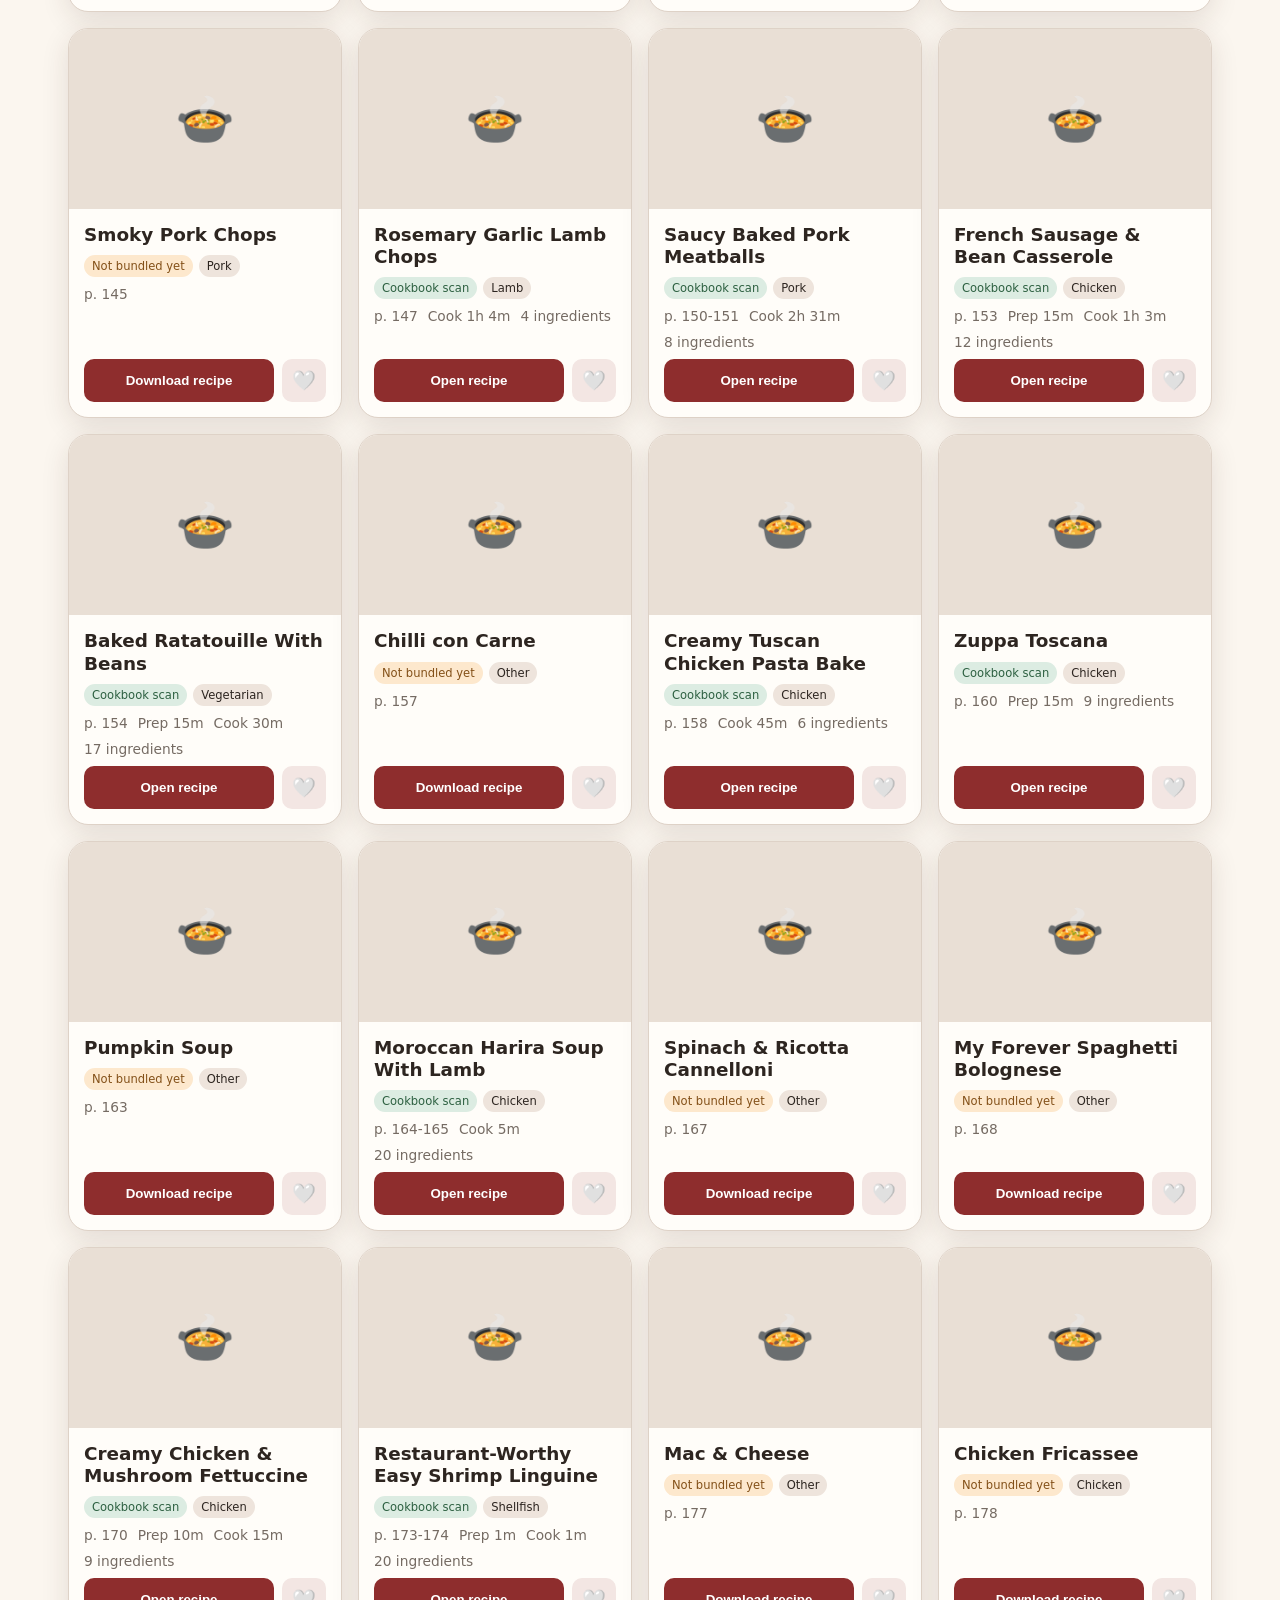
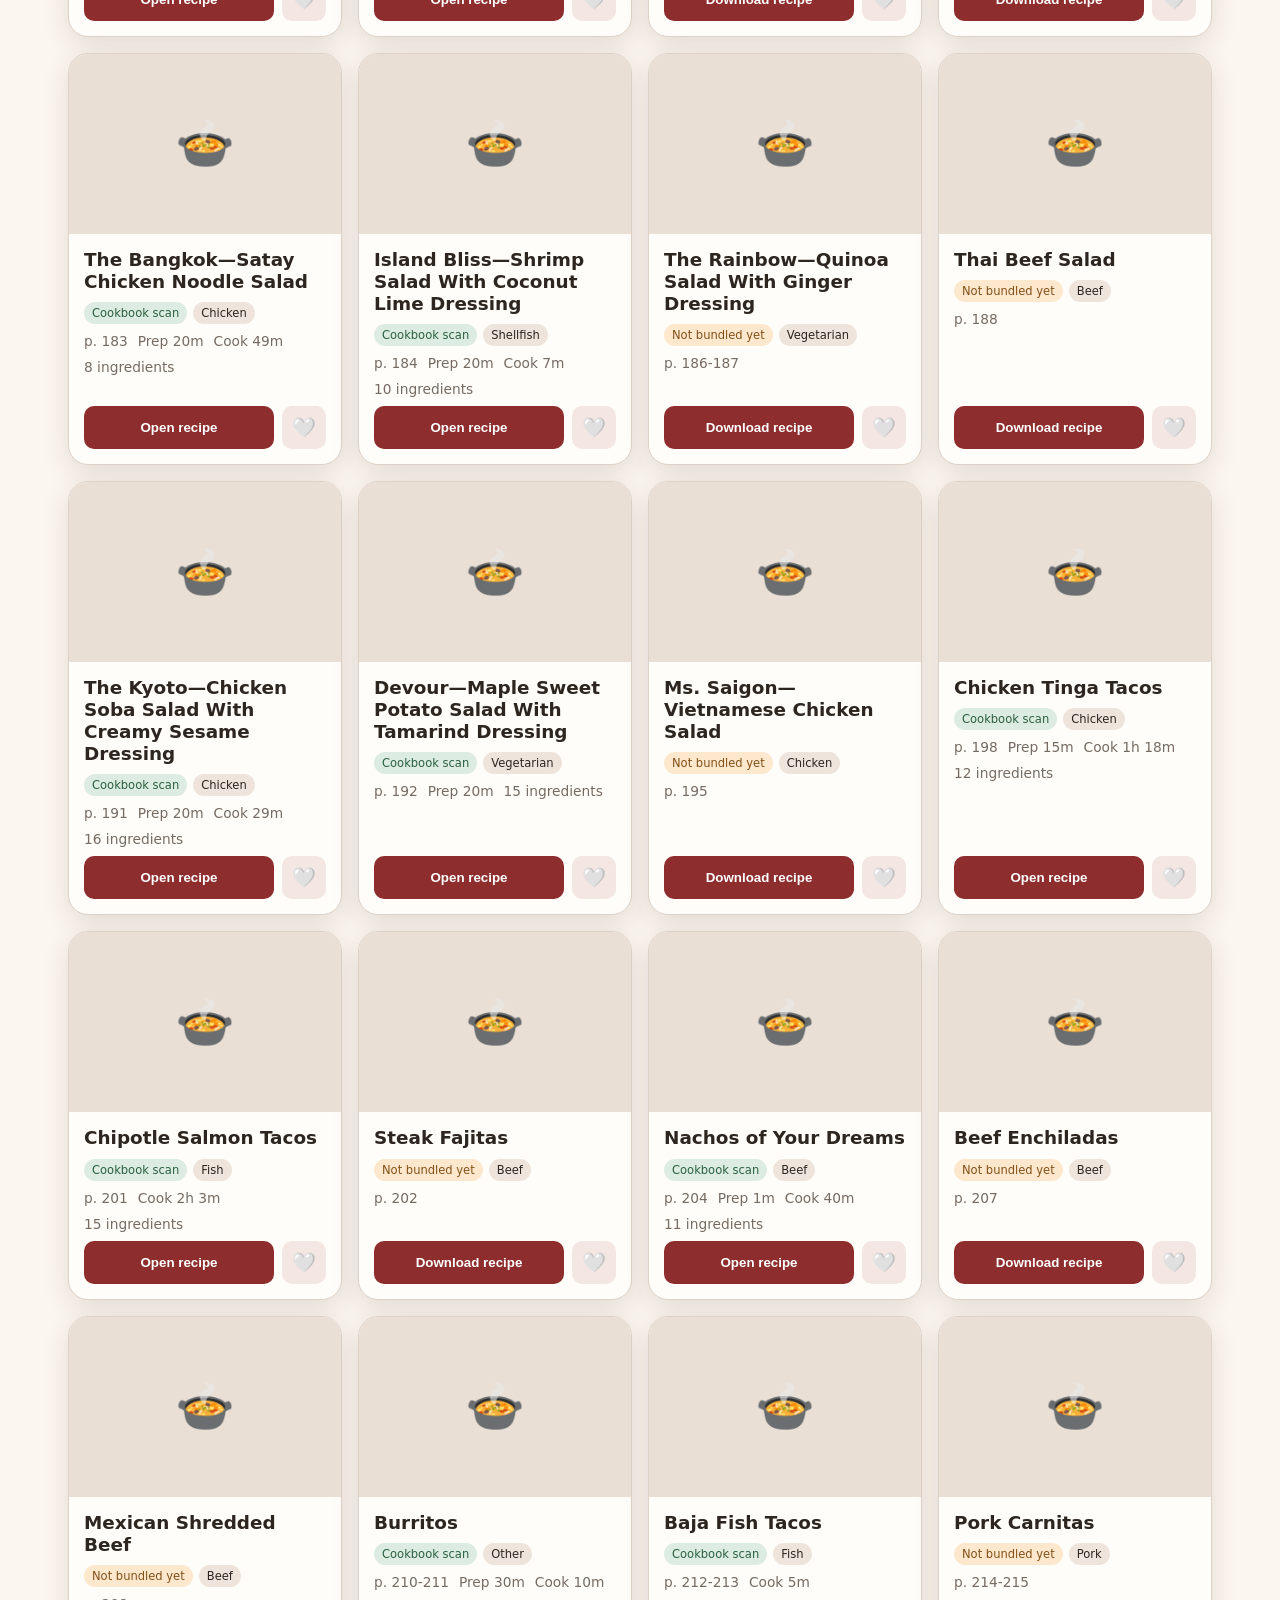
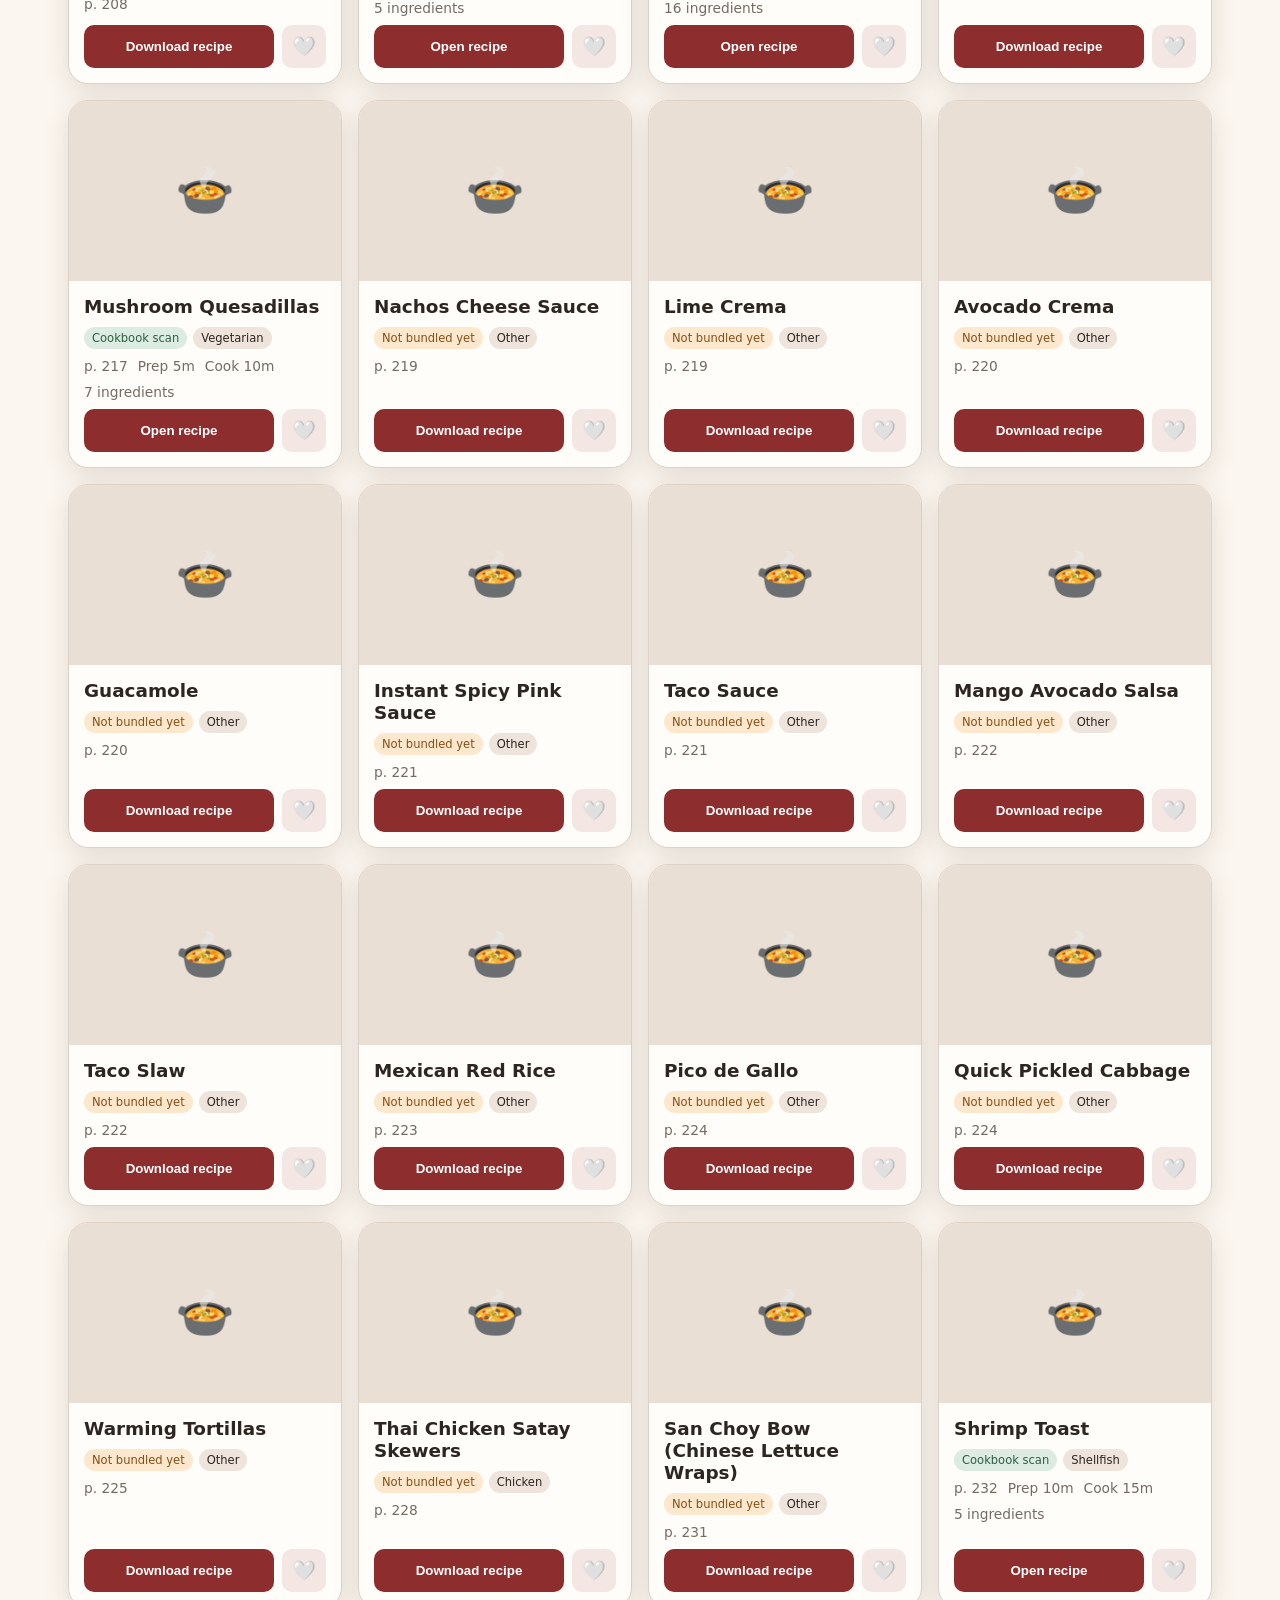
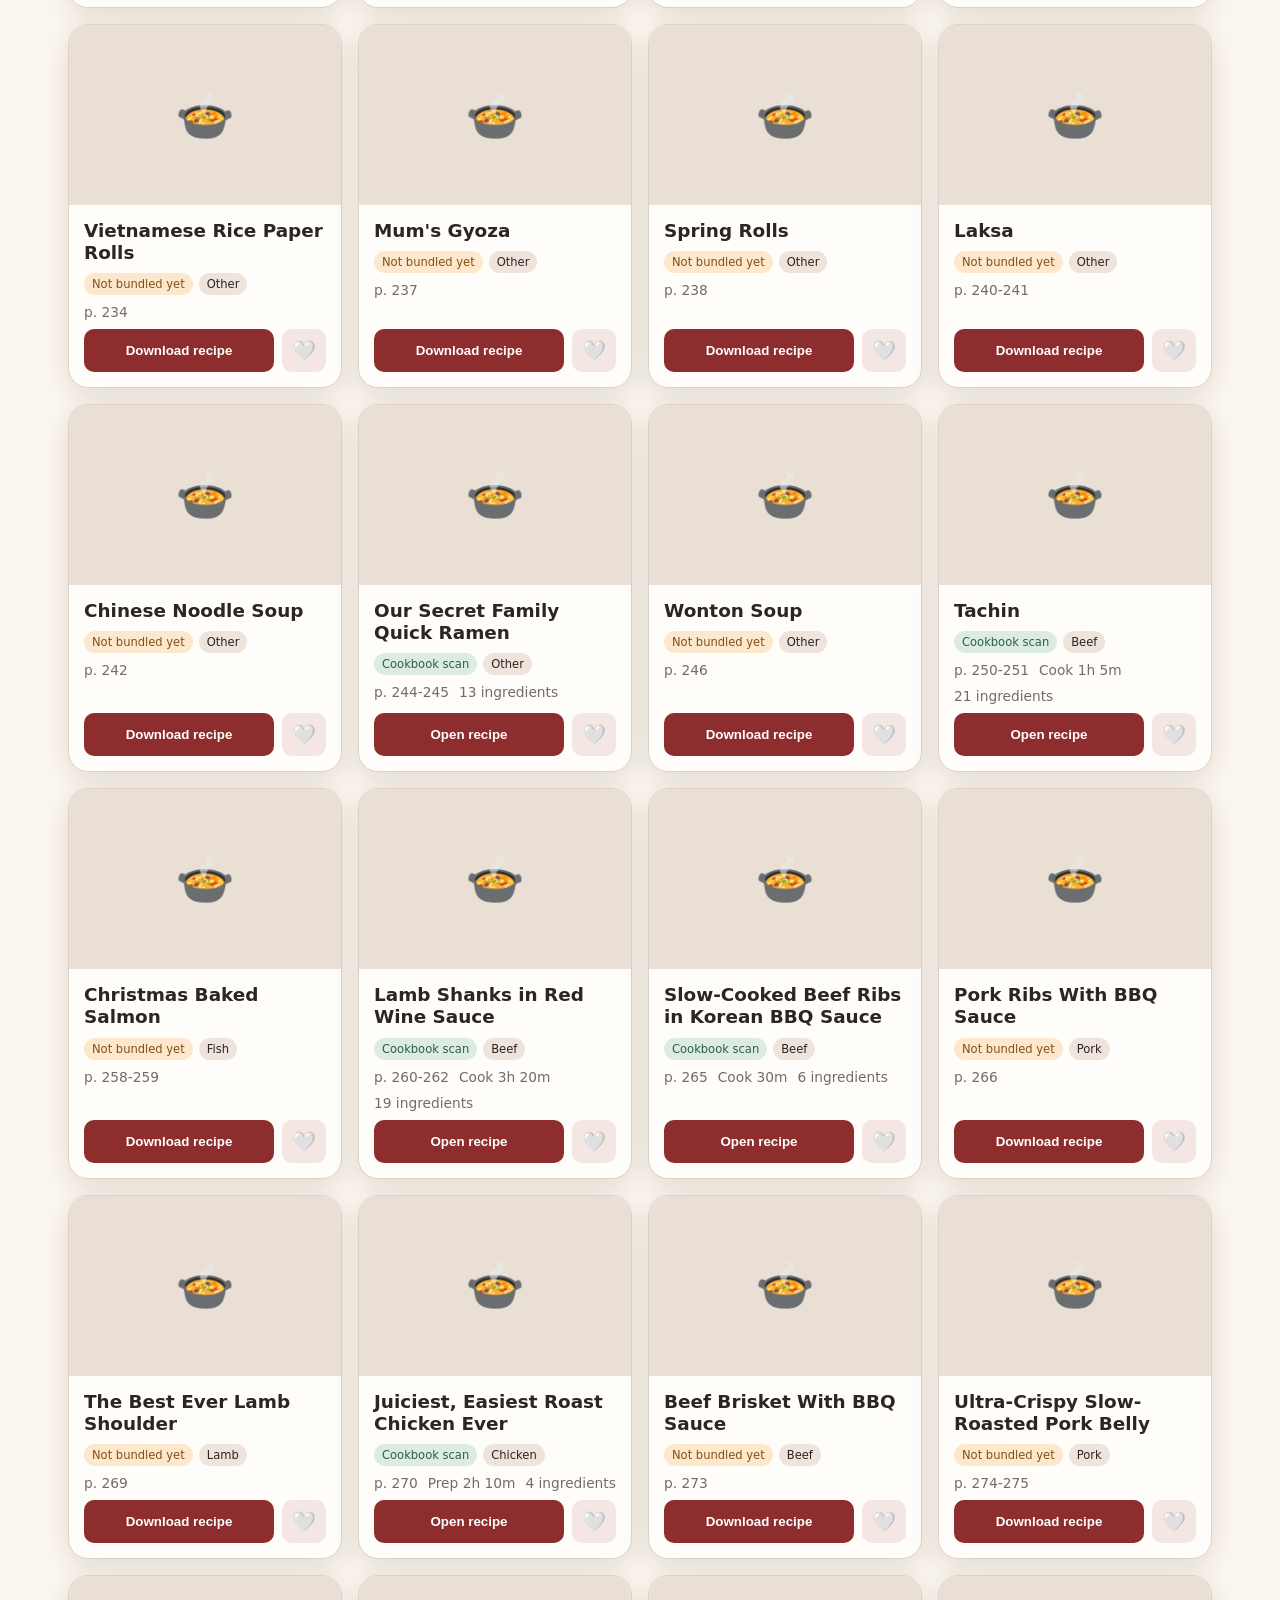
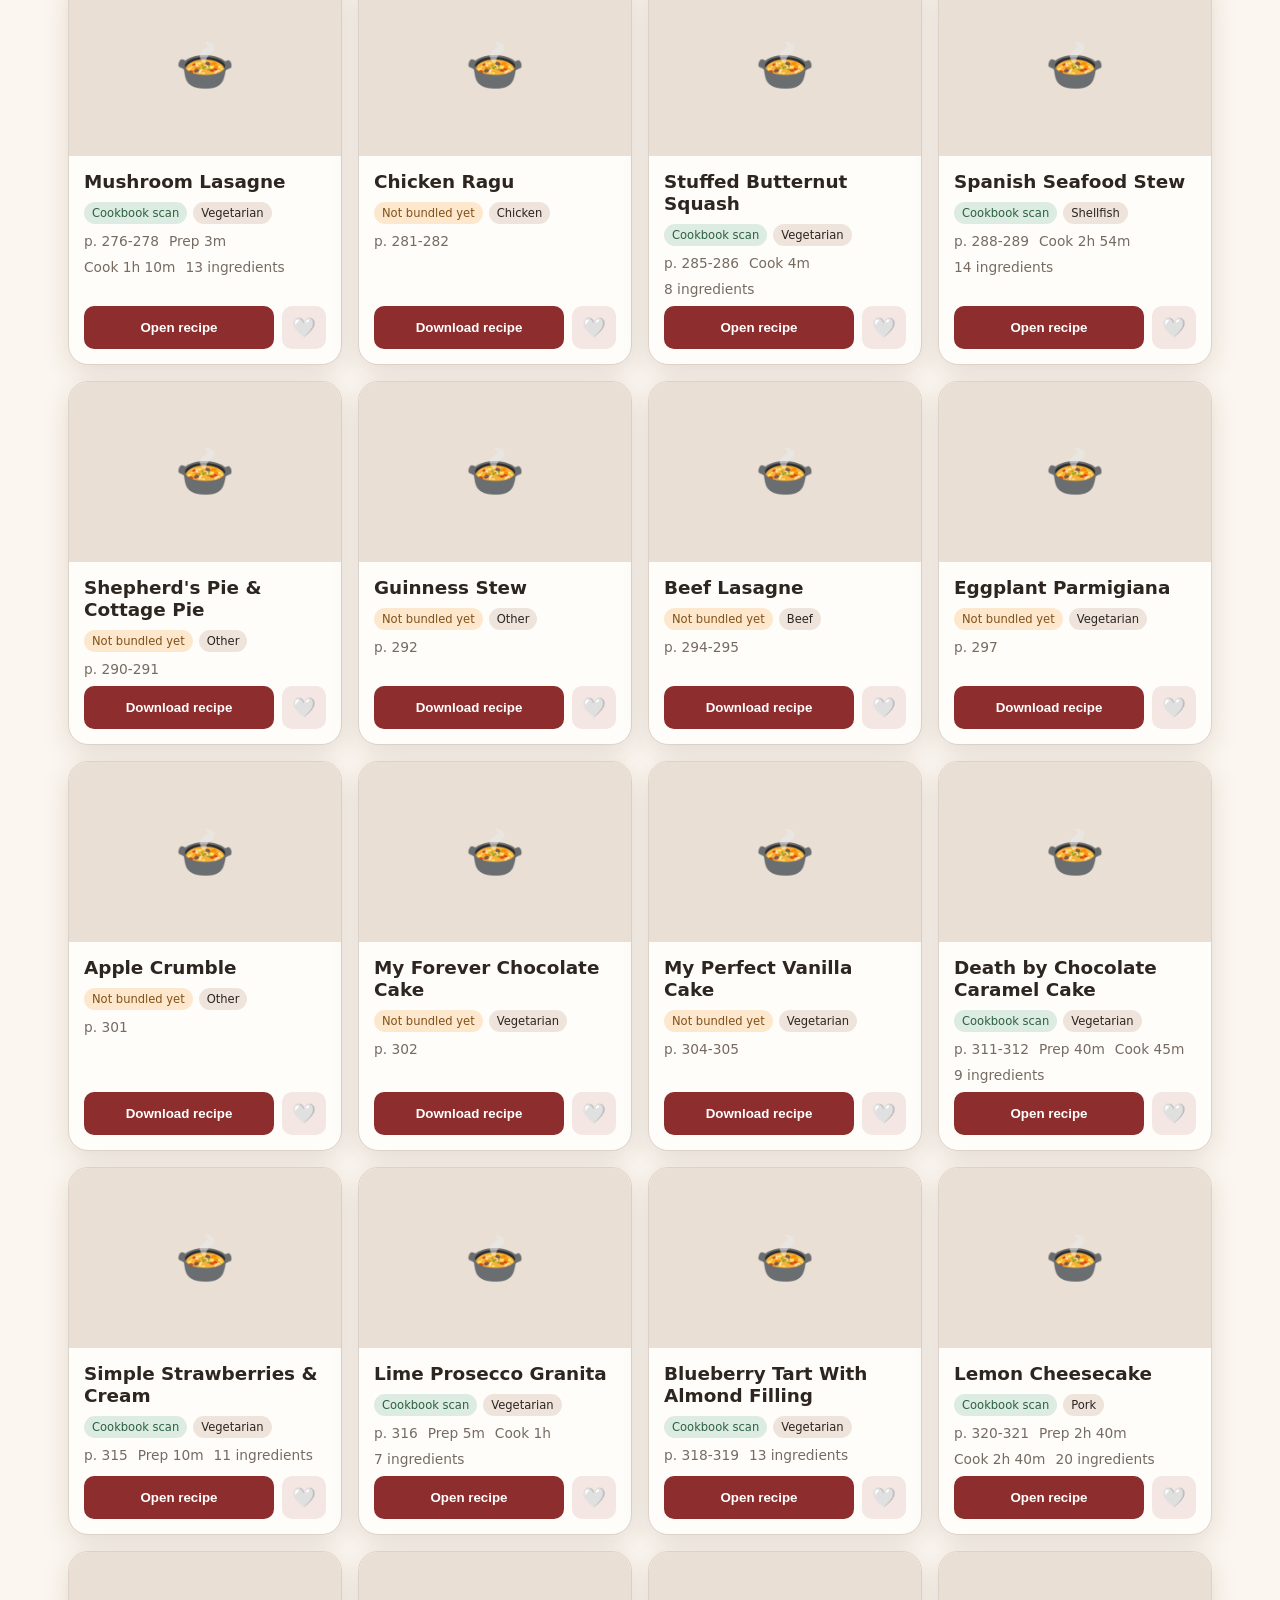
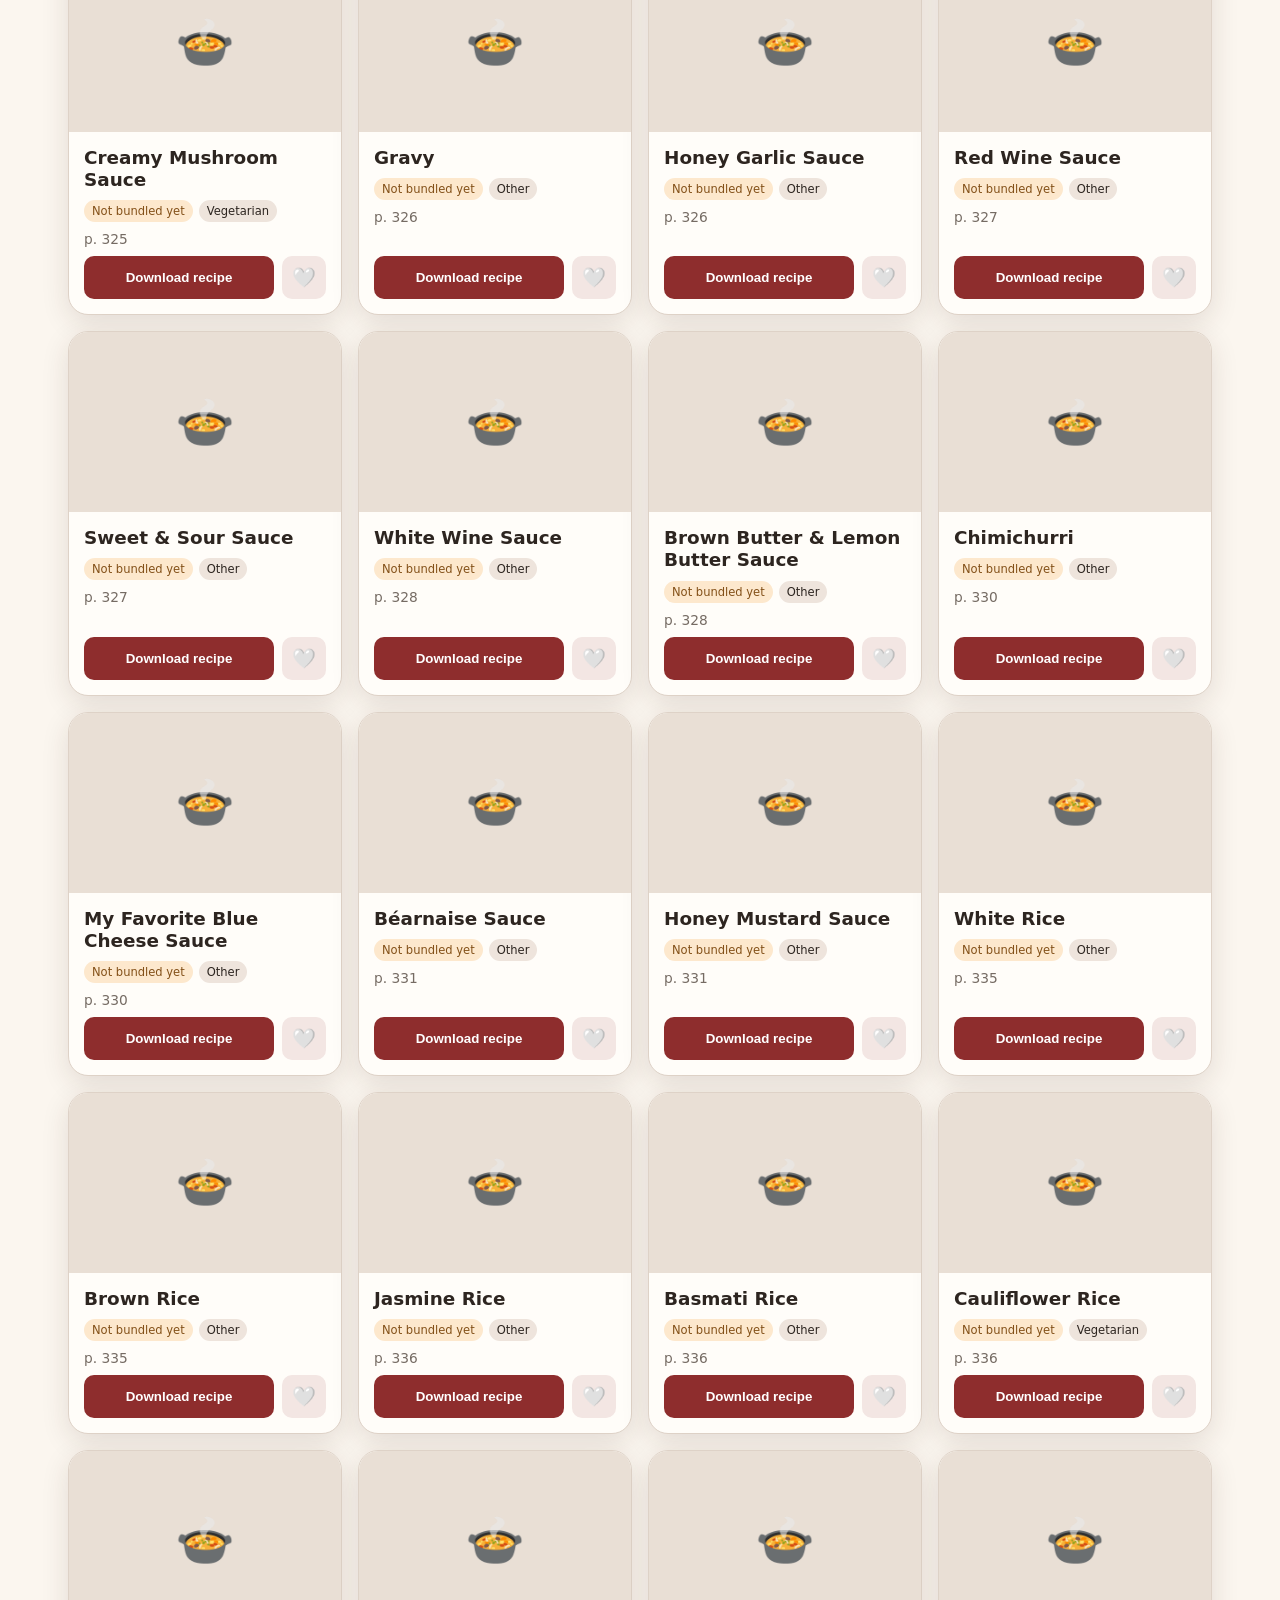
==== commit 88cfec95: "Add files via upload" ====
--- a/update.html
+++ b/update.html
@@ -27,7 +27,7 @@
           await Promise.all(names.map(name=>caches.delete(name)));
         }
         document.getElementById('status').textContent='Update complete. Reopening the recipe book…';
-        setTimeout(()=>location.replace('./?updated=9'),700);
+        setTimeout(()=>location.replace('./?updated=10'),700);
       }catch(error){
         document.getElementById('status').innerHTML='<span class="error">The automatic cache reset failed. Close this tab, reopen Chrome and load the main recipe page again.</span>';
       }
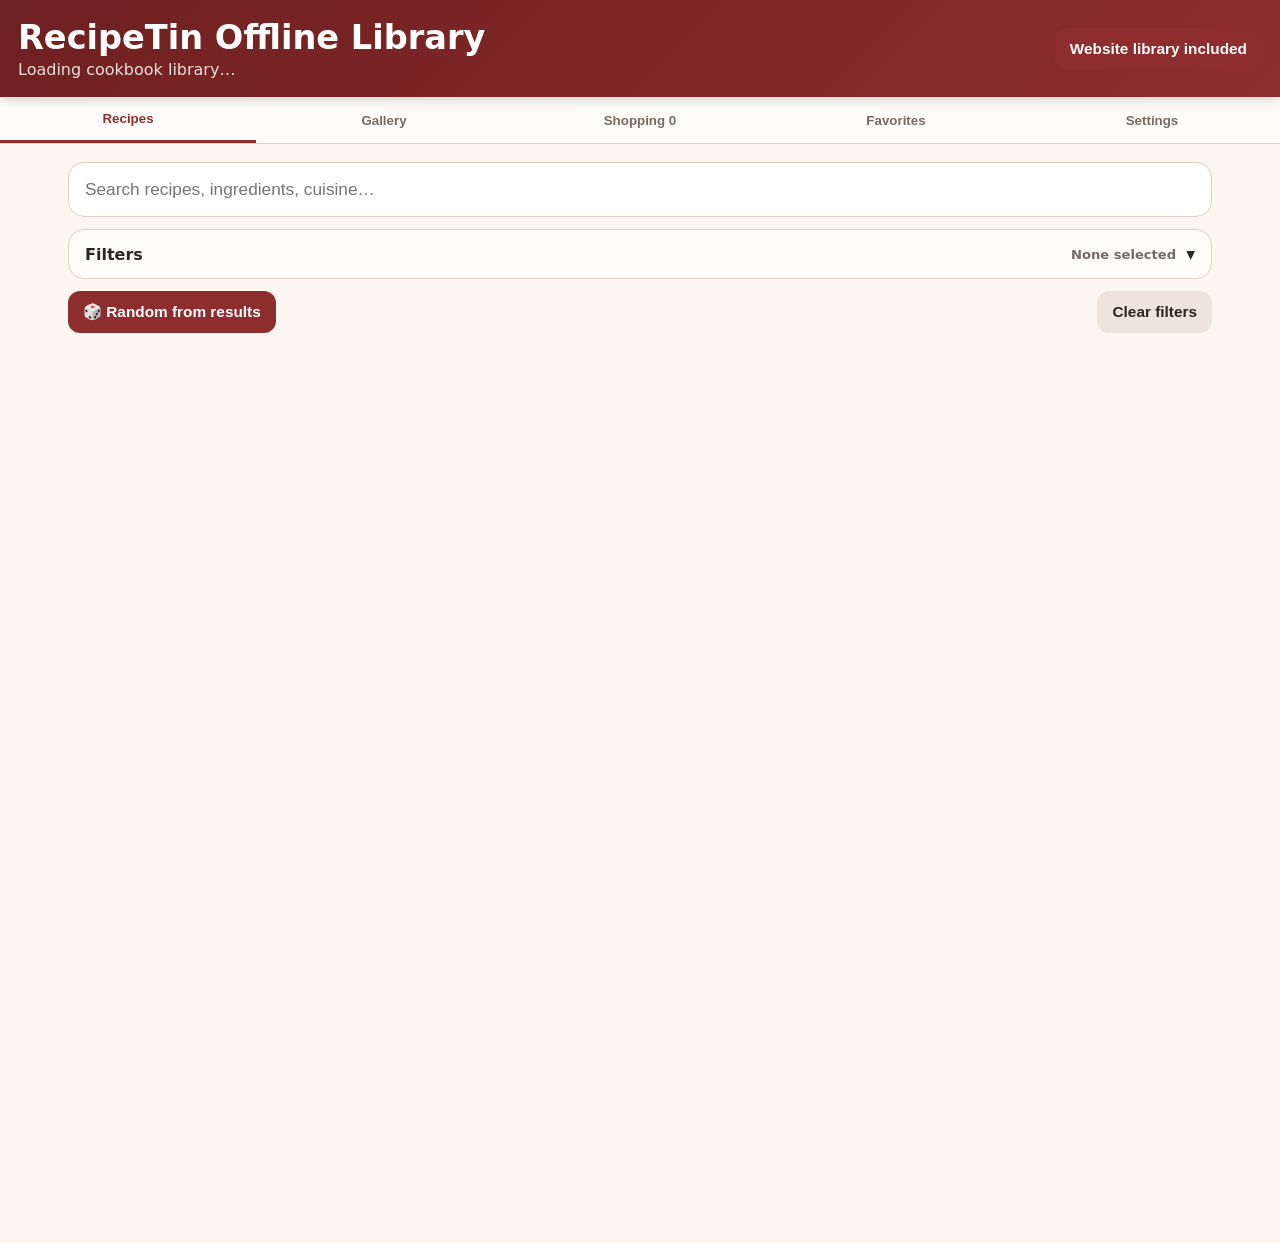
==== commit c31bd71d: "Add files via upload" ====
--- a/update.html
+++ b/update.html
@@ -27,7 +27,7 @@
           await Promise.all(names.map(name=>caches.delete(name)));
         }
         document.getElementById('status').textContent='Update complete. Reopening the recipe book…';
-        setTimeout(()=>location.replace('./?updated=10'),700);
+        setTimeout(()=>location.replace('./?updated=12'),700);
       }catch(error){
         document.getElementById('status').innerHTML='<span class="error">The automatic cache reset failed. Close this tab, reopen Chrome and load the main recipe page again.</span>';
       }
